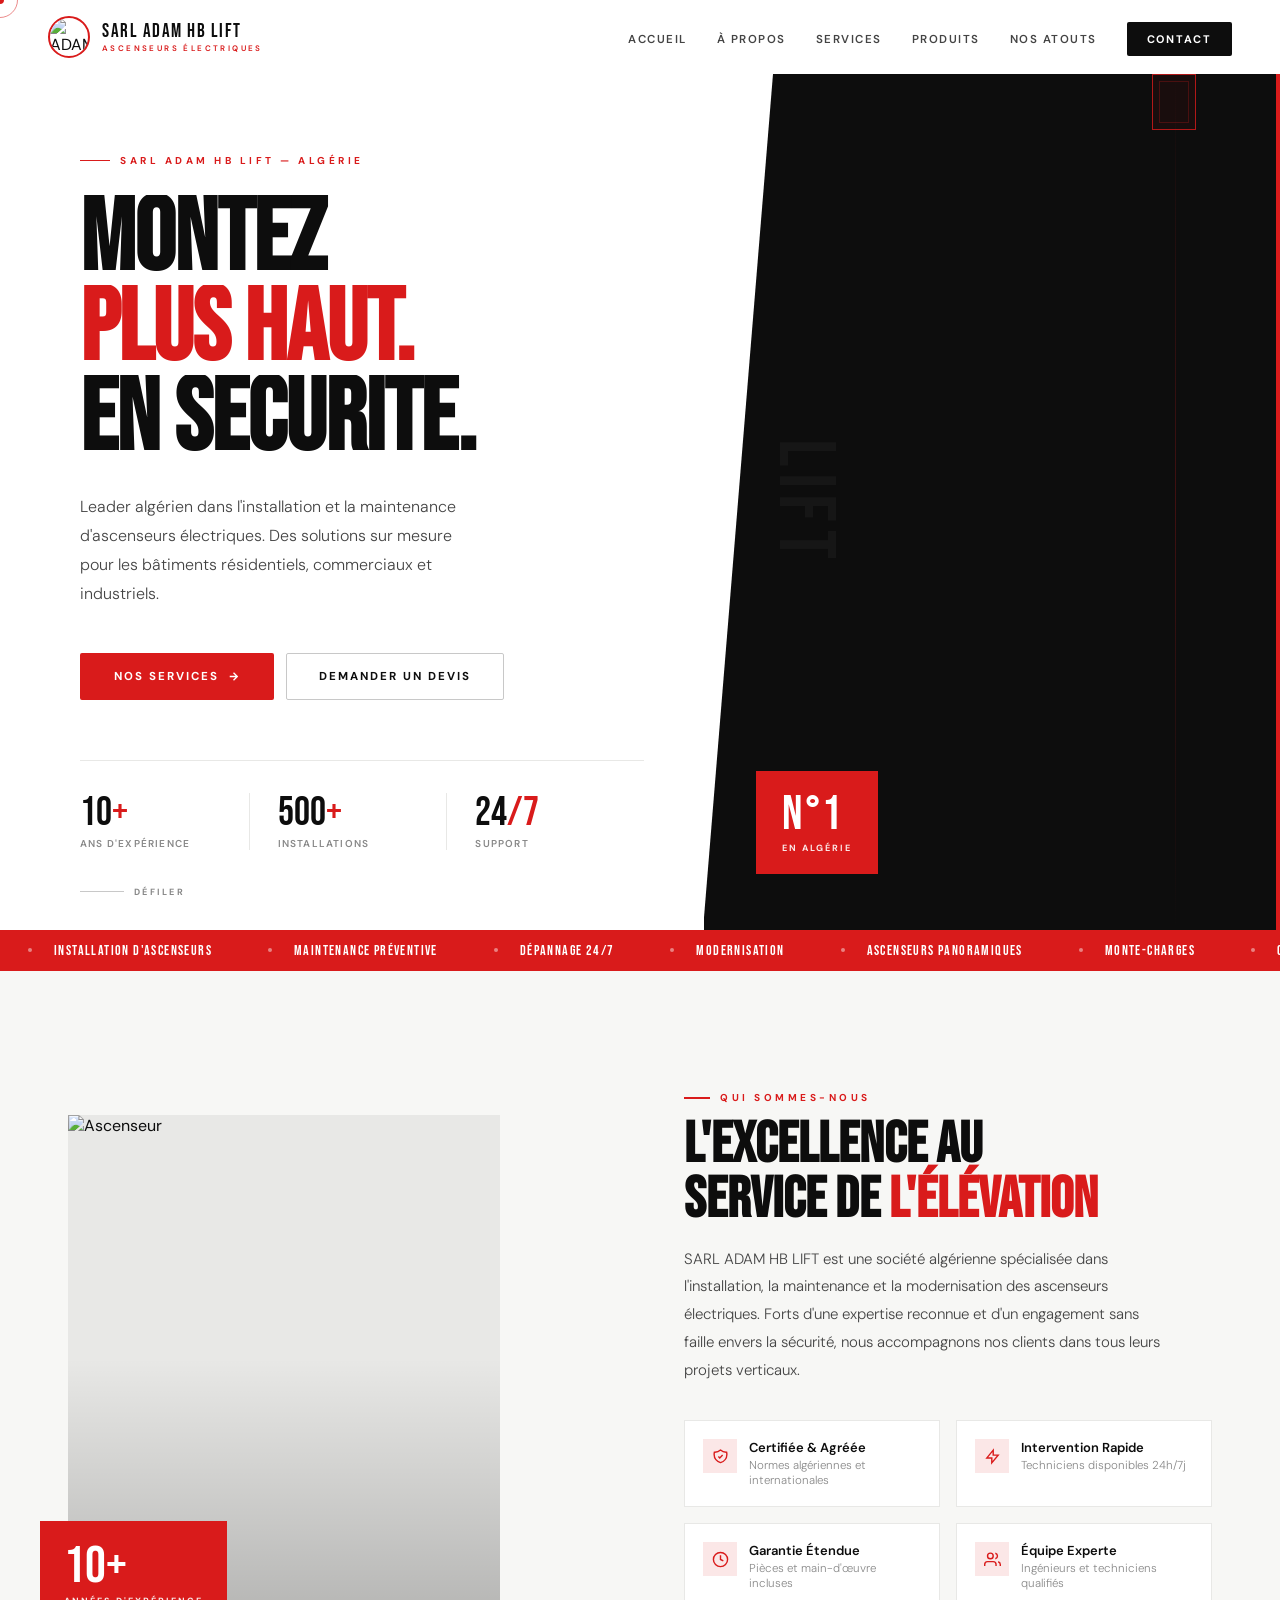
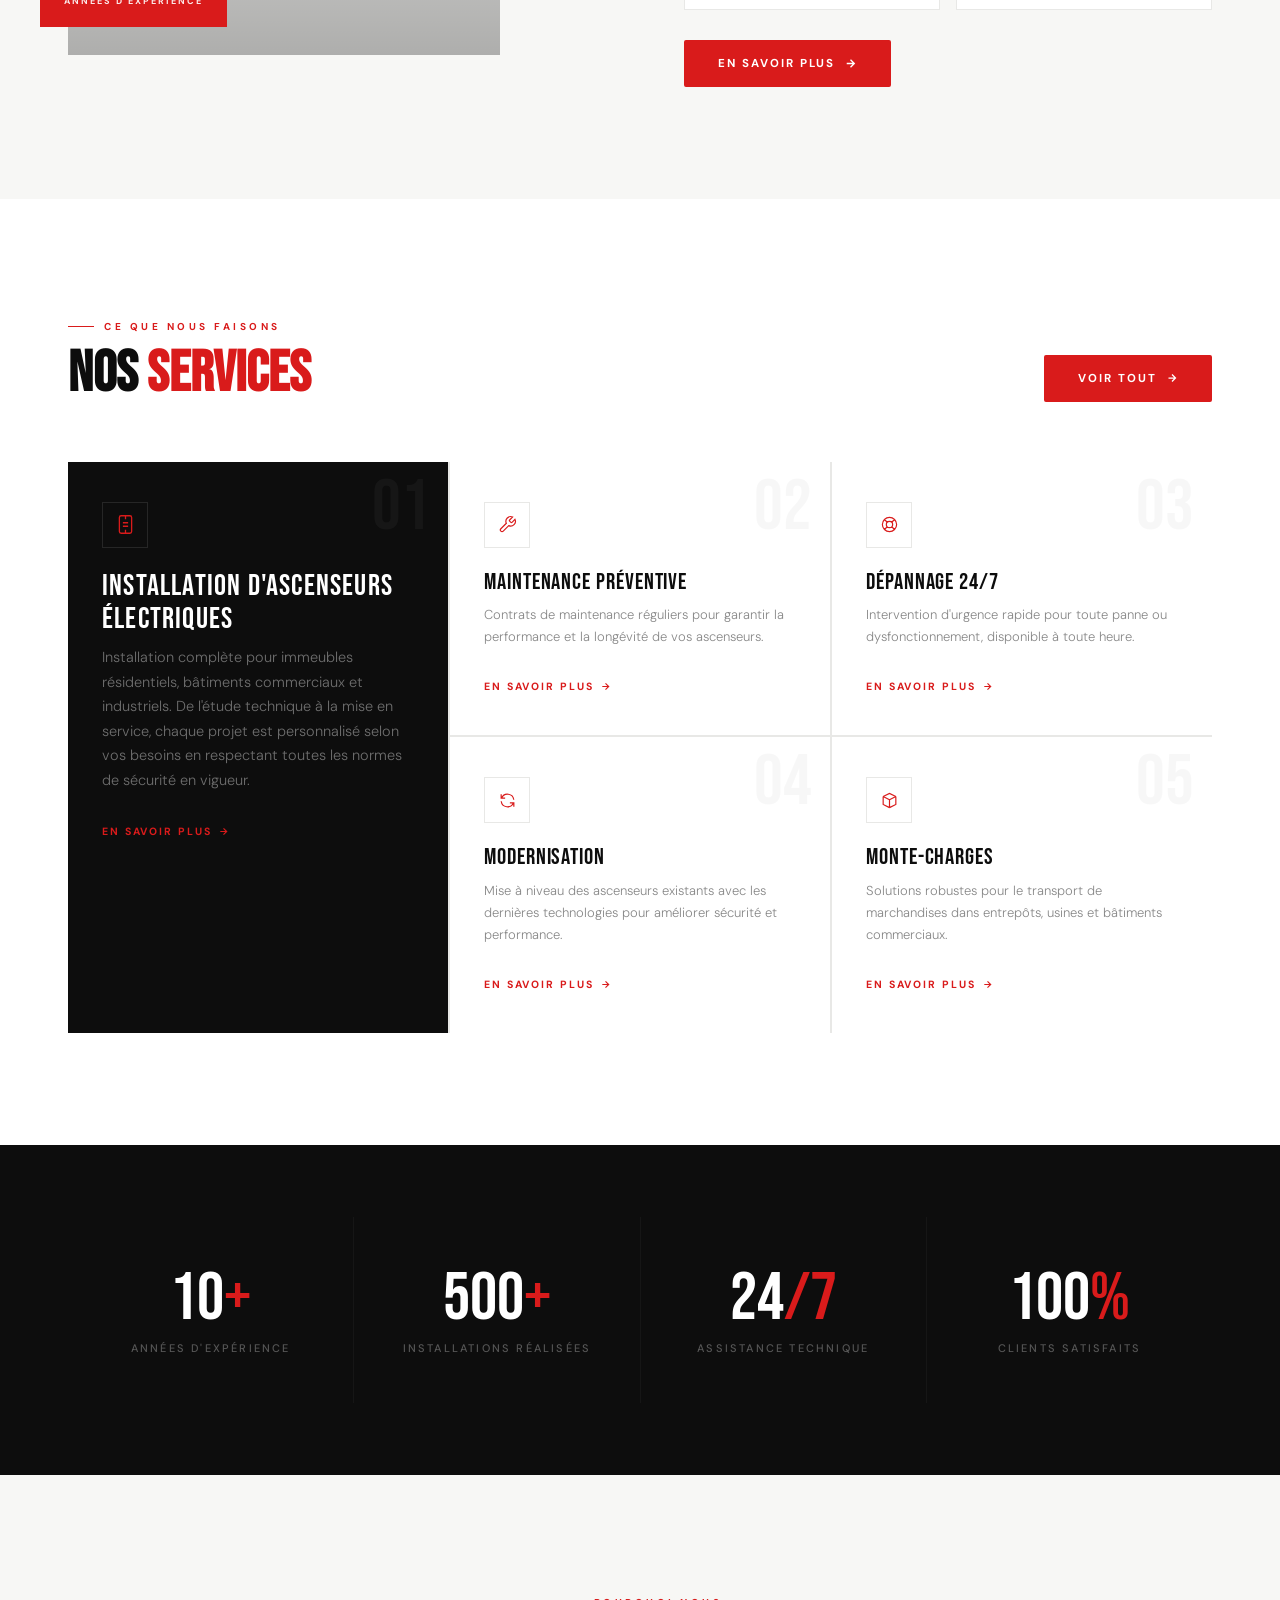
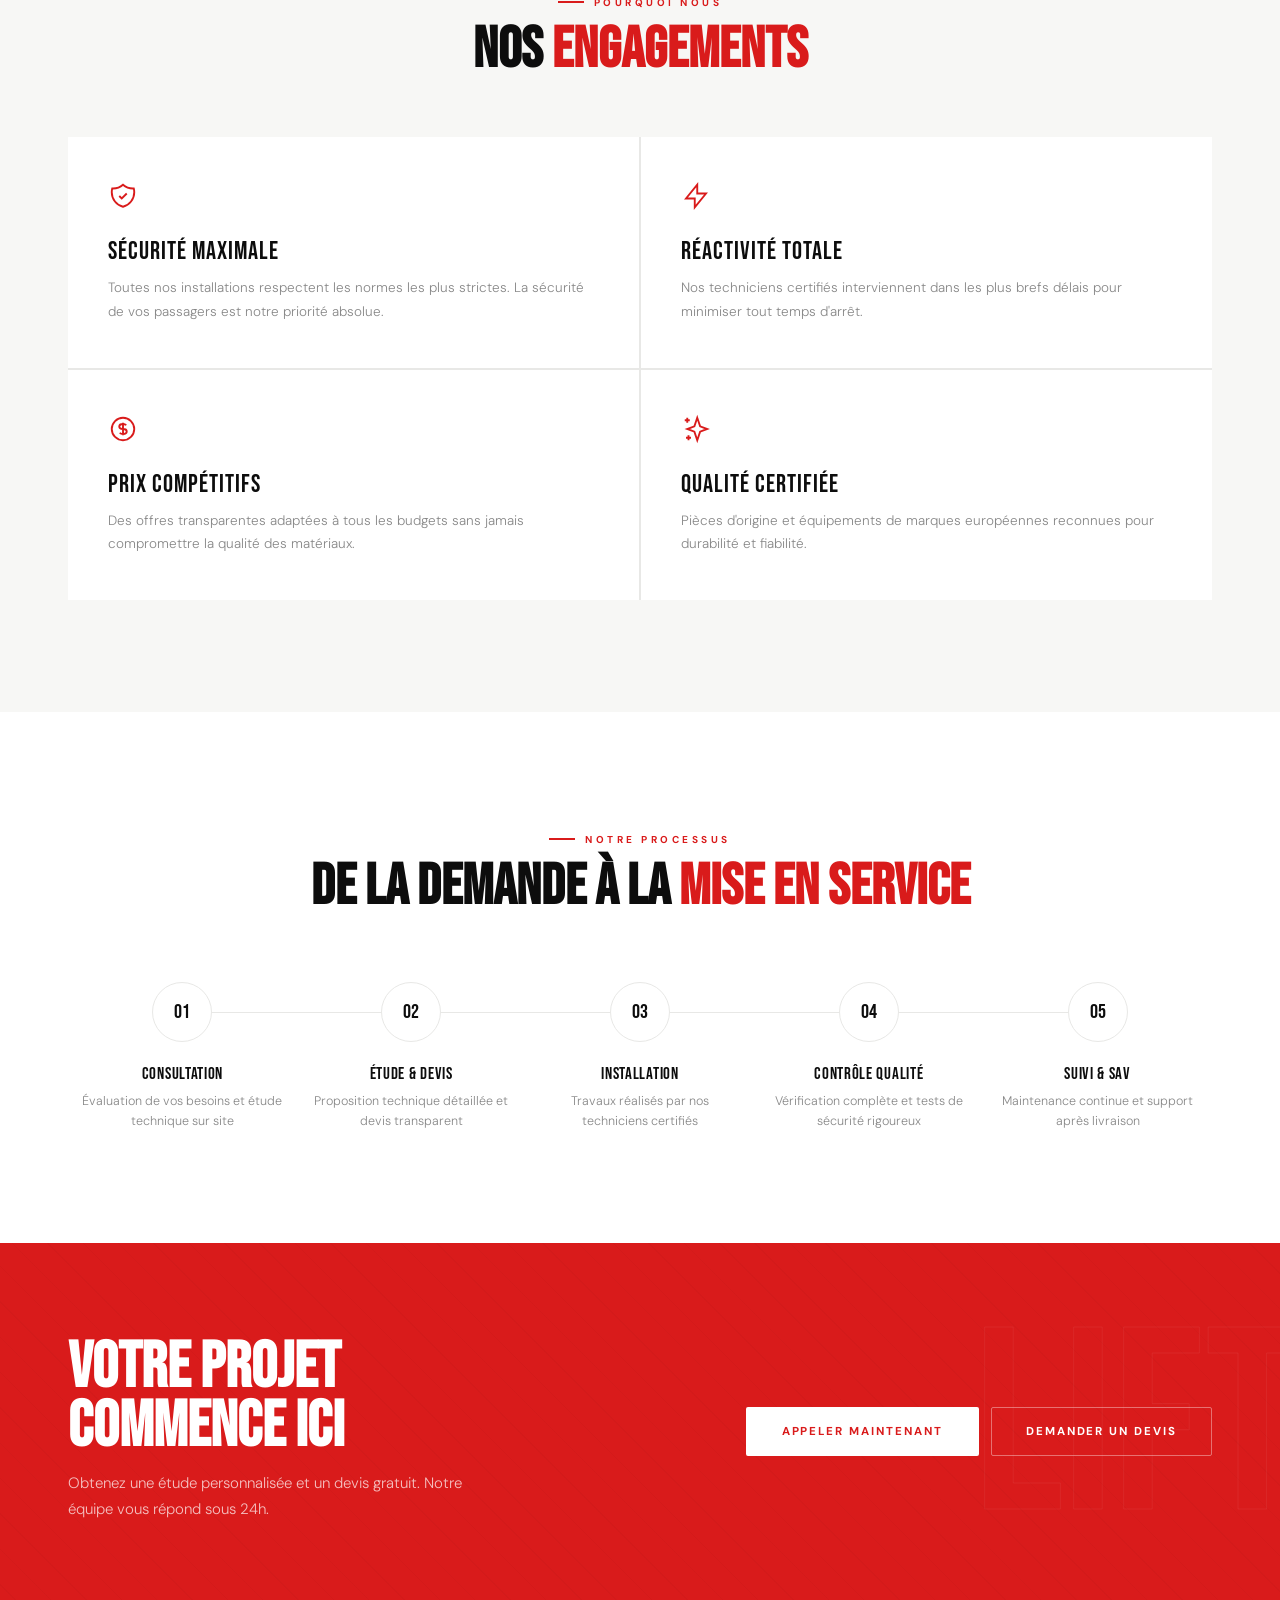
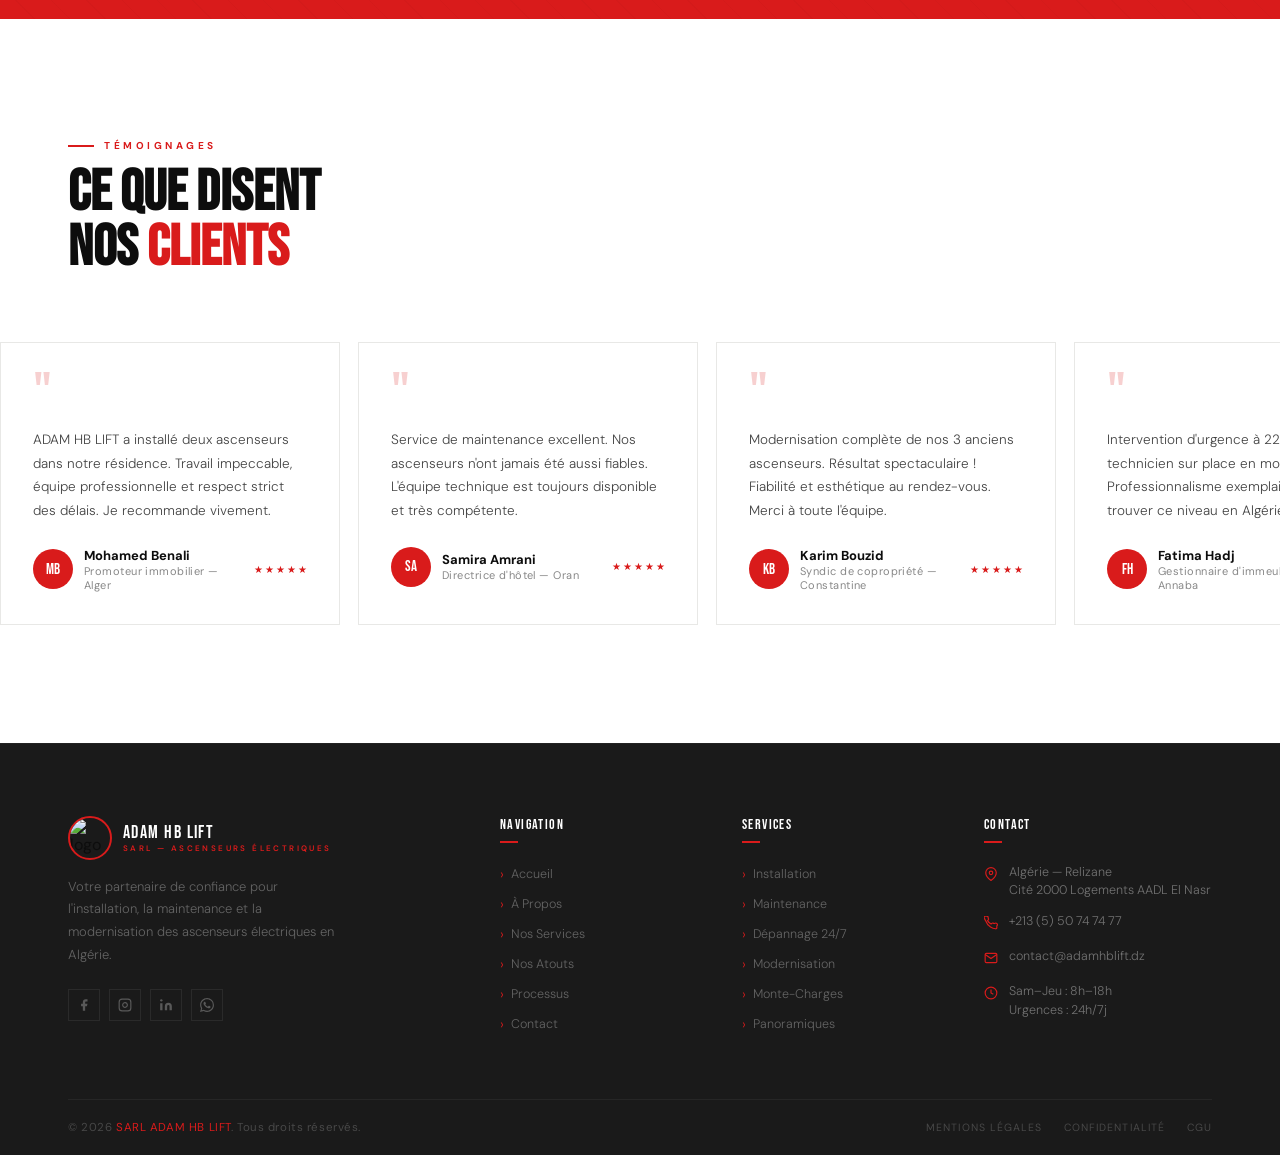
==== index.html @ 59185a1f "Update print statement from 'Hello' to 'Goodbye'" ====
<!DOCTYPE html>
<html lang="fr">
<head>
<meta charset="UTF-8"/>
<meta name="viewport" content="width=device-width, initial-scale=1.0"/>
<title>Accueil — Sarl ADAM HB LIFT | Ascenseurs Électriques</title>
<link rel="preconnect" href="https://fonts.googleapis.com">
<link rel="preconnect" href="https://fonts.gstatic.com" crossorigin>
<link href="https://fonts.googleapis.com/css2?family=Bebas+Neue&family=DM+Sans:ital,opsz,wght@0,9..40,200;0,9..40,300;0,9..40,400;0,9..40,500;0,9..40,600;0,9..40,700;1,9..40,300&family=Barlow:wght@300;400;500;600;700;800;900&display=swap" rel="stylesheet">
<link rel="stylesheet" href="style.css">
</head>
<body>
<div id="cur"><div id="cur-d"></div><div id="cur-r"></div></div>

<div id="loader">
  <div class="ld-logo"><img src="https://i.ibb.co/NXhZYh0/IMG-6790.jpg" alt="logo"/></div>
  <div class="ld-track"><div class="ld-fill"></div></div>
  <div class="ld-txt">Chargement en cours…</div>
</div>

<nav id="nav">
  <a href="index.html" class="nlogo">
    <img src="https://i.ibb.co/NXhZYh0/IMG-6790.jpg" alt="ADAM HB LIFT"/>
    <div><div class="nlogo-t">Sarl ADAM HB LIFT</div><div class="nlogo-s">Ascenseurs Électriques</div></div>
  </a>
 <ul class="nlinks">
    <li><a href="index.html">Accueil</a></li>
    <li><a href="a-propos.html">À Propos</a></li>
    <li><a href="services.html">Services</a></li>
    <li><a href="products.html" class="active">Produits</a></li>
    <li><a href="index.html#why">Nos Atouts</a></li>
    <li><a href="index.html#contact" class="ncta">Contact</a></li>
  </ul>
  <button class="nbtn" id="hbtn" aria-label="Menu"><span></span><span></span><span></span></button>
</nav>

<div id="mnav">
  <button id="mnav-x">✕</button>
  <a href="index.html">Accueil</a>
  <a href="a-propos.html">À Propos</a>
  <a href="services.html">Services</a>
  <a href="products.html">Produits</a>
  <a href="index.html#why">Nos Atouts</a>
  <a href="index.html#contact">Contact</a>
</div>
<!-- HERO -->
<section id="hero">
  <div class="hero-l">
    <div class="hero-tag">SARL ADAM HB LIFT — Algérie</div>
    <h1 class="hero-h1">
      <span class="line"><span>MONTEZ</span></span>
      <span class="line"><span class="red">PLUS HAUT.</span></span>
      <span class="line"><span>EN SÉCURITÉ.</span></span>
    </h1>
    <p class="hero-p">Leader algérien dans l'installation et la maintenance d'ascenseurs électriques. Des solutions sur mesure pour les bâtiments résidentiels, commerciaux et industriels.</p>
    <div class="hero-btns">
      <a href="services.html" class="btn-red"><span>Nos Services</span><svg width="13" height="13" fill="none" stroke="currentColor" stroke-width="2.5" viewBox="0 0 24 24"><path d="M5 12h14M12 5l7 7-7 7"/></svg></a>
      <a href="index.html#contact" class="btn-stroke">Demander un Devis</a>
    </div>
    <div class="hero-stats">
      <div class="hstat"><div class="hstat-n">10<em>+</em></div><div class="hstat-l">Ans d'expérience</div></div>
      <div class="hstat"><div class="hstat-n">500<em>+</em></div><div class="hstat-l">Installations</div></div>
      <div class="hstat"><div class="hstat-n">24<em>/7</em></div><div class="hstat-l">Support</div></div>
    </div>
  </div>
  <div class="hero-r">
    <div class="hero-r-img"></div>
    <div class="hero-r-accent"></div>
    <div class="hero-shaft"></div>
    <div class="hero-cabin"></div>
    <div class="hero-r-label">LIFT</div>
    <div class="hero-badge"><div class="hero-badge-n">N°1</div><div class="hero-badge-l">En Algérie</div></div>
  </div>
  <div class="scroll-hint"><div class="shl"></div>Défiler</div>
</section>

<!-- TICKER -->
<div class="ticker" aria-hidden="true">
  <div class="tick-tr">
    <div class="tick-it"><span class="tick-dot"></span>Installation d'Ascenseurs</div>
    <div class="tick-it"><span class="tick-dot"></span>Maintenance Préventive</div>
    <div class="tick-it"><span class="tick-dot"></span>Dépannage 24/7</div>
    <div class="tick-it"><span class="tick-dot"></span>Modernisation</div>
    <div class="tick-it"><span class="tick-dot"></span>Ascenseurs Panoramiques</div>
    <div class="tick-it"><span class="tick-dot"></span>Monte-Charges</div>
    <div class="tick-it"><span class="tick-dot"></span>Conformité & Sécurité</div>
    <div class="tick-it"><span class="tick-dot"></span>Certifié & Agréé</div>
    <div class="tick-it"><span class="tick-dot"></span>Installation d'Ascenseurs</div>
    <div class="tick-it"><span class="tick-dot"></span>Maintenance Préventive</div>
    <div class="tick-it"><span class="tick-dot"></span>Dépannage 24/7</div>
    <div class="tick-it"><span class="tick-dot"></span>Modernisation</div>
    <div class="tick-it"><span class="tick-dot"></span>Ascenseurs Panoramiques</div>
    <div class="tick-it"><span class="tick-dot"></span>Monte-Charges</div>
    <div class="tick-it"><span class="tick-dot"></span>Conformité & Sécurité</div>
    <div class="tick-it"><span class="tick-dot"></span>Certifié & Agréé</div>
  </div>
</div>

<!-- ABOUT PREVIEW -->
<section class="sec" id="about" style="background:var(--w2)">
  <div class="container">
    <div class="about-grid">
      <div class="avisual rv">
        <div class="aframe">
          <img src="https://images.unsplash.com/photo-1558618666-fcd25c85cd64?w=700&q=80" alt="Ascenseur"/>
          <div class="acn tl"></div><div class="acn br"></div>
        </div>
        <div class="abadge"><div class="abadge-n">10+</div><div class="abadge-l">Années d'expérience</div></div>
      </div>
      <div class="rv2">
        <div class="stag">Qui Sommes-Nous</div>
        <h2 class="sh">L'excellence au<br>service de <em>l'élévation</em></h2>
        <p class="about-body">SARL ADAM HB LIFT est une société algérienne spécialisée dans l'installation, la maintenance et la modernisation des ascenseurs électriques. Forts d'une expertise reconnue et d'un engagement sans faille envers la sécurité, nous accompagnons nos clients dans tous leurs projets verticaux.</p>
        <div class="afeats">
          <div class="afeat"><div class="afeat-ico"><svg width="17" height="17" fill="none" stroke="currentColor" stroke-width="2" viewBox="0 0 24 24"><path d="M9 12l2 2 4-4m5.618-4.016A11.955 11.955 0 0112 2.944a11.955 11.955 0 01-8.618 3.04A12.02 12.02 0 003 9c0 5.591 3.824 10.29 9 11.622 5.176-1.332 9-6.03 9-11.622 0-1.042-.133-2.052-.382-3.016z"/></svg></div><div><div class="afeat-t">Certifiée & Agréée</div><div class="afeat-s">Normes algériennes et internationales</div></div></div>
          <div class="afeat"><div class="afeat-ico"><svg width="17" height="17" fill="none" stroke="currentColor" stroke-width="2" viewBox="0 0 24 24"><path d="M13 10V3L4 14h7v7l9-11h-7z"/></svg></div><div><div class="afeat-t">Intervention Rapide</div><div class="afeat-s">Techniciens disponibles 24h/7j</div></div></div>
          <div class="afeat"><div class="afeat-ico"><svg width="17" height="17" fill="none" stroke="currentColor" stroke-width="2" viewBox="0 0 24 24"><circle cx="12" cy="12" r="10"/><path d="M12 6v6l4 2"/></svg></div><div><div class="afeat-t">Garantie Étendue</div><div class="afeat-s">Pièces et main-d'œuvre incluses</div></div></div>
          <div class="afeat"><div class="afeat-ico"><svg width="17" height="17" fill="none" stroke="currentColor" stroke-width="2" viewBox="0 0 24 24"><path d="M17 21v-2a4 4 0 00-4-4H5a4 4 0 00-4 4v2"/><circle cx="9" cy="7" r="4"/><path d="M23 21v-2a4 4 0 00-3-3.87M16 3.13a4 4 0 010 7.75"/></svg></div><div><div class="afeat-t">Équipe Experte</div><div class="afeat-s">Ingénieurs et techniciens qualifiés</div></div></div>
        </div>
        <a href="a-propos.html" class="btn-red" style="margin-top:30px;display:inline-flex"><span>En Savoir Plus</span><svg width="13" height="13" fill="none" stroke="currentColor" stroke-width="2.5" viewBox="0 0 24 24"><path d="M5 12h14M12 5l7 7-7 7"/></svg></a>
      </div>
    </div>
  </div>
</section>

<!-- SERVICES PREVIEW -->
<section id="services" class="sec">
  <div class="container">
    <div class="svc-head rv">
      <div><div class="stag">Ce Que Nous Faisons</div><h2 class="sh">Nos <em>Services</em></h2></div>
      <a href="services.html" class="btn-red" style="flex-shrink:0"><span>Voir Tout</span><svg width="12" height="12" fill="none" stroke="currentColor" stroke-width="2.5" viewBox="0 0 24 24"><path d="M5 12h14M12 5l7 7-7 7"/></svg></a>
    </div>
    <div class="svc-grid rv2">
      <div class="sc ft">
        <div class="sc-n">01</div>
        <div class="sc-ico"><svg width="21" height="21" fill="none" stroke="currentColor" stroke-width="1.5" viewBox="0 0 24 24"><rect x="5" y="2" width="14" height="20" rx="2"/><path d="M9 10h6M9 14h6M12 2v4M12 18v4"/></svg></div>
        <div class="sc-t">Installation d'Ascenseurs Électriques</div>
        <div class="sc-d">Installation complète pour immeubles résidentiels, bâtiments commerciaux et industriels. De l'étude technique à la mise en service, chaque projet est personnalisé selon vos besoins en respectant toutes les normes de sécurité en vigueur.</div>
        <a href="services.html" class="sc-lnk">En savoir plus <svg width="11" height="11" fill="none" stroke="currentColor" stroke-width="2.5" viewBox="0 0 24 24"><path d="M5 12h14M12 5l7 7-7 7"/></svg></a>
      </div>
      <div class="sc"><div class="sc-n">02</div><div class="sc-ico"><svg width="19" height="19" fill="none" stroke="currentColor" stroke-width="1.5" viewBox="0 0 24 24"><path d="M14.7 6.3a1 1 0 000 1.4l1.6 1.6a1 1 0 001.4 0l3.77-3.77a6 6 0 01-7.94 7.94l-6.91 6.91a2.12 2.12 0 01-3-3l6.91-6.91a6 6 0 017.94-7.94l-3.76 3.76z"/></svg></div><div class="sc-t">Maintenance Préventive</div><div class="sc-d">Contrats de maintenance réguliers pour garantir la performance et la longévité de vos ascenseurs.</div><a href="services.html" class="sc-lnk">En savoir plus <svg width="11" height="11" fill="none" stroke="currentColor" stroke-width="2.5" viewBox="0 0 24 24"><path d="M5 12h14M12 5l7 7-7 7"/></svg></a></div>
      <div class="sc"><div class="sc-n">03</div><div class="sc-ico"><svg width="19" height="19" fill="none" stroke="currentColor" stroke-width="1.5" viewBox="0 0 24 24"><path d="M18.364 5.636l-3.536 3.536m0 5.656l3.536 3.536M9.172 9.172L5.636 5.636m3.536 9.192l-3.536 3.536M21 12a9 9 0 11-18 0 9 9 0 0118 0zm-5 0a4 4 0 11-8 0 4 4 0 018 0z"/></svg></div><div class="sc-t">Dépannage 24/7</div><div class="sc-d">Intervention d'urgence rapide pour toute panne ou dysfonctionnement, disponible à toute heure.</div><a href="services.html" class="sc-lnk">En savoir plus <svg width="11" height="11" fill="none" stroke="currentColor" stroke-width="2.5" viewBox="0 0 24 24"><path d="M5 12h14M12 5l7 7-7 7"/></svg></a></div>
      <div class="sc"><div class="sc-n">04</div><div class="sc-ico"><svg width="19" height="19" fill="none" stroke="currentColor" stroke-width="1.5" viewBox="0 0 24 24"><path d="M4 4v5h.582m15.356 2A8.001 8.001 0 004.582 9m0 0H9m11 11v-5h-.581m0 0a8.003 8.003 0 01-15.357-2m15.357 2H15"/></svg></div><div class="sc-t">Modernisation</div><div class="sc-d">Mise à niveau des ascenseurs existants avec les dernières technologies pour améliorer sécurité et performance.</div><a href="services.html" class="sc-lnk">En savoir plus <svg width="11" height="11" fill="none" stroke="currentColor" stroke-width="2.5" viewBox="0 0 24 24"><path d="M5 12h14M12 5l7 7-7 7"/></svg></a></div>
      <div class="sc"><div class="sc-n">05</div><div class="sc-ico"><svg width="19" height="19" fill="none" stroke="currentColor" stroke-width="1.5" viewBox="0 0 24 24"><path d="M20 7l-8-4-8 4m16 0l-8 4m8-4v10l-8 4m0-10L4 7m8 4v10M4 7v10l8 4"/></svg></div><div class="sc-t">Monte-Charges</div><div class="sc-d">Solutions robustes pour le transport de marchandises dans entrepôts, usines et bâtiments commerciaux.</div><a href="services.html" class="sc-lnk">En savoir plus <svg width="11" height="11" fill="none" stroke="currentColor" stroke-width="2.5" viewBox="0 0 24 24"><path d="M5 12h14M12 5l7 7-7 7"/></svg></a></div>
    </div>
  </div>
</section>

<!-- NUMBERS -->
<section id="nums">
  <div class="container">
    <div class="nums-grid rv">
      <div class="nitem"><div class="nitem-n">10<em>+</em></div><div class="nitem-l">Années d'expérience</div></div>
      <div class="nitem"><div class="nitem-n">500<em>+</em></div><div class="nitem-l">Installations réalisées</div></div>
      <div class="nitem"><div class="nitem-n">24<em>/7</em></div><div class="nitem-l">Assistance technique</div></div>
      <div class="nitem"><div class="nitem-n">100<em>%</em></div><div class="nitem-l">Clients satisfaits</div></div>
    </div>
  </div>
</section>

<!-- WHY -->
<section id="why" class="sec" style="background:var(--w2)">
  <div class="container">
    <div class="rv" style="text-align:center"><div class="stag" style="justify-content:center">Pourquoi Nous</div><h2 class="sh" style="text-align:center">Nos <em>Engagements</em></h2></div>
    <div class="why-grid rv2">
      <div class="wi"><div class="wi-line"></div><div class="wi-ico"><svg width="30" height="30" fill="none" stroke="currentColor" stroke-width="1.5" viewBox="0 0 24 24"><path d="M9 12l2 2 4-4m5.618-4.016A11.955 11.955 0 0112 2.944a11.955 11.955 0 01-8.618 3.04A12.02 12.02 0 003 9c0 5.591 3.824 10.29 9 11.622 5.176-1.332 9-6.03 9-11.622 0-1.042-.133-2.052-.382-3.016z"/></svg></div><div class="wi-t">Sécurité Maximale</div><div class="wi-d">Toutes nos installations respectent les normes les plus strictes. La sécurité de vos passagers est notre priorité absolue.</div></div>
      <div class="wi"><div class="wi-line"></div><div class="wi-ico"><svg width="30" height="30" fill="none" stroke="currentColor" stroke-width="1.5" viewBox="0 0 24 24"><path d="M13 10V3L4 14h7v7l9-11h-7z"/></svg></div><div class="wi-t">Réactivité Totale</div><div class="wi-d">Nos techniciens certifiés interviennent dans les plus brefs délais pour minimiser tout temps d'arrêt.</div></div>
      <div class="wi"><div class="wi-line"></div><div class="wi-ico"><svg width="30" height="30" fill="none" stroke="currentColor" stroke-width="1.5" viewBox="0 0 24 24"><path d="M12 8c-1.657 0-3 .895-3 2s1.343 2 3 2 3 .895 3 2-1.343 2-3 2m0-8c1.11 0 2.08.402 2.599 1M12 8V7m0 1v8m0 0v1m0-1c-1.11 0-2.08-.402-2.599-1M21 12a9 9 0 11-18 0 9 9 0 0118 0z"/></svg></div><div class="wi-t">Prix Compétitifs</div><div class="wi-d">Des offres transparentes adaptées à tous les budgets sans jamais compromettre la qualité des matériaux.</div></div>
      <div class="wi"><div class="wi-line"></div><div class="wi-ico"><svg width="30" height="30" fill="none" stroke="currentColor" stroke-width="1.5" viewBox="0 0 24 24"><path d="M5 3v4M3 5h4M6 17v4m-2-2h4m5-16l2.286 6.857L21 12l-5.714 2.143L13 21l-2.286-6.857L5 12l5.714-2.143L13 3z"/></svg></div><div class="wi-t">Qualité Certifiée</div><div class="wi-d">Pièces d'origine et équipements de marques européennes reconnues pour durabilité et fiabilité.</div></div>
    </div>
  </div>
</section>

<!-- PROCESS -->
<section id="process" class="sec">
  <div class="container">
    <div class="rv" style="text-align:center"><div class="stag" style="justify-content:center">Notre Processus</div><h2 class="sh" style="text-align:center">De la Demande à la <em>Mise en Service</em></h2></div>
    <div class="proc-steps rv2">
      <div class="pstep"><div class="pstep-n">01</div><div class="pstep-t">Consultation</div><div class="pstep-d">Évaluation de vos besoins et étude technique sur site</div></div>
      <div class="pstep"><div class="pstep-n">02</div><div class="pstep-t">Étude & Devis</div><div class="pstep-d">Proposition technique détaillée et devis transparent</div></div>
      <div class="pstep"><div class="pstep-n">03</div><div class="pstep-t">Installation</div><div class="pstep-d">Travaux réalisés par nos techniciens certifiés</div></div>
      <div class="pstep"><div class="pstep-n">04</div><div class="pstep-t">Contrôle Qualité</div><div class="pstep-d">Vérification complète et tests de sécurité rigoureux</div></div>
      <div class="pstep"><div class="pstep-n">05</div><div class="pstep-t">Suivi & SAV</div><div class="pstep-d">Maintenance continue et support après livraison</div></div>
    </div>
  </div>
</section>

<!-- CTA -->
<section id="cta">
  <div class="container">
    <div class="cta-inner rv">
      <div><h2 class="cta-t">Votre Projet<br>Commence Ici</h2><p class="cta-s">Obtenez une étude personnalisée et un devis gratuit. Notre équipe vous répond sous 24h.</p></div>
      <div class="cta-acts">
        <a href="tel:+213550747477" class="btn-w"><span>Appeler Maintenant</span></a>
        <a href="index.html#contact" class="btn-gw">Demander un Devis</a>
      </div>
    </div>
  </div>
</section>

<!-- TESTIMONIALS -->
<section id="testi" class="sec">
  <div class="container rv"><div class="stag">Témoignages</div><h2 class="sh">Ce que disent<br>nos <em>clients</em></h2></div>
  <div class="testi-wrap">
    <div class="testi-tr">
      <div class="tc"><div class="tc-q">"</div><div class="tc-txt">ADAM HB LIFT a installé deux ascenseurs dans notre résidence. Travail impeccable, équipe professionnelle et respect strict des délais. Je recommande vivement.</div><div class="tc-aut"><div class="tc-av">MB</div><div><div class="tc-nm">Mohamed Benali</div><div class="tc-rl">Promoteur immobilier — Alger</div></div><div class="tc-stars"><span>★</span><span>★</span><span>★</span><span>★</span><span>★</span></div></div></div>
      <div class="tc"><div class="tc-q">"</div><div class="tc-txt">Service de maintenance excellent. Nos ascenseurs n'ont jamais été aussi fiables. L'équipe technique est toujours disponible et très compétente.</div><div class="tc-aut"><div class="tc-av">SA</div><div><div class="tc-nm">Samira Amrani</div><div class="tc-rl">Directrice d'hôtel — Oran</div></div><div class="tc-stars"><span>★</span><span>★</span><span>★</span><span>★</span><span>★</span></div></div></div>
      <div class="tc"><div class="tc-q">"</div><div class="tc-txt">Modernisation complète de nos 3 anciens ascenseurs. Résultat spectaculaire ! Fiabilité et esthétique au rendez-vous. Merci à toute l'équipe.</div><div class="tc-aut"><div class="tc-av">KB</div><div><div class="tc-nm">Karim Bouzid</div><div class="tc-rl">Syndic de copropriété — Constantine</div></div><div class="tc-stars"><span>★</span><span>★</span><span>★</span><span>★</span><span>★</span></div></div></div>
      <div class="tc"><div class="tc-q">"</div><div class="tc-txt">Intervention d'urgence à 22h un vendredi, technicien sur place en moins d'une heure. Professionnalisme exemplaire. C'est rare de trouver ce niveau en Algérie.</div><div class="tc-aut"><div class="tc-av">FH</div><div><div class="tc-nm">Fatima Hadj</div><div class="tc-rl">Gestionnaire d'immeuble — Annaba</div></div><div class="tc-stars"><span>★</span><span>★</span><span>★</span><span>★</span><span>★</span></div></div></div>
      <div class="tc"><div class="tc-q">"</div><div class="tc-txt">ADAM HB LIFT a installé deux ascenseurs dans notre résidence. Travail impeccable, équipe professionnelle et respect strict des délais. Je recommande vivement.</div><div class="tc-aut"><div class="tc-av">MB</div><div><div class="tc-nm">Mohamed Benali</div><div class="tc-rl">Promoteur immobilier — Alger</div></div><div class="tc-stars"><span>★</span><span>★</span><span>★</span><span>★</span><span>★</span></div></div></div>
      <div class="tc"><div class="tc-q">"</div><div class="tc-txt">Service de maintenance excellent. Nos ascenseurs n'ont jamais été aussi fiables. L'équipe technique est toujours disponible et très compétente.</div><div class="tc-aut"><div class="tc-av">SA</div><div><div class="tc-nm">Samira Amrani</div><div class="tc-rl">Directrice d'hôtel — Oran</div></div><div class="tc-stars"><span>★</span><span>★</span><span>★</span><span>★</span><span>★</span></div></div></div>
      <div class="tc"><div class="tc-q">"</div><div class="tc-txt">Modernisation complète de nos 3 anciens ascenseurs. Résultat spectaculaire ! Fiabilité et esthétique au rendez-vous. Merci à toute l'équipe.</div><div class="tc-aut"><div class="tc-av">KB</div><div><div class="tc-nm">Karim Bouzid</div><div class="tc-rl">Syndic de copropriété — Constantine</div></div><div class="tc-stars"><span>★</span><span>★</span><span>★</span><span>★</span><span>★</span></div></div></div>
      <div class="tc"><div class="tc-q">"</div><div class="tc-txt">Intervention d'urgence à 22h un vendredi, technicien sur place en moins d'une heure. Professionnalisme exemplaire. C'est rare de trouver ce niveau en Algérie.</div><div class="tc-aut"><div class="tc-av">FH</div><div><div class="tc-nm">Fatima Hadj</div><div class="tc-rl">Gestionnaire d'immeuble — Annaba</div></div><div class="tc-stars"><span>★</span><span>★</span><span>★</span><span>★</span><span>★</span></div></div></div>
    </div>
  </div>
</section>

<!-- FOOTER -->
<footer id="contact">
  <div class="container">
    <div class="foot-top">
      <div>
        <div class="flogo"><img src="https://i.ibb.co/NXhZYh0/IMG-6790.jpg" alt="logo"/><div><div class="flogo-t">ADAM HB LIFT</div><div class="flogo-s">SARL — Ascenseurs Électriques</div></div></div>
        <p class="fdesc">Votre partenaire de confiance pour l'installation, la maintenance et la modernisation des ascenseurs électriques en Algérie.</p>
        <div class="fsoc">
          <a href="#" class="fsi" aria-label="Facebook"><svg width="14" height="14" fill="currentColor" viewBox="0 0 24 24"><path d="M18 2h-3a5 5 0 00-5 5v3H7v4h3v8h4v-8h3l1-4h-4V7a1 1 0 011-1h3z"/></svg></a>
          <a href="#" class="fsi" aria-label="Instagram"><svg width="14" height="14" fill="none" stroke="currentColor" stroke-width="2" viewBox="0 0 24 24"><rect x="2" y="2" width="20" height="20" rx="5"/><path d="M16 11.37A4 4 0 1112.63 8 4 4 0 0116 11.37z"/><line x1="17.5" y1="6.5" x2="17.51" y2="6.5"/></svg></a>
          <a href="#" class="fsi" aria-label="LinkedIn"><svg width="14" height="14" fill="currentColor" viewBox="0 0 24 24"><path d="M16 8a6 6 0 016 6v7h-4v-7a2 2 0 00-2-2 2 2 0 00-2 2v7h-4v-7a6 6 0 016-6zM2 9h4v12H2z"/><circle cx="4" cy="4" r="2"/></svg></a>
          <a href="#" class="fsi" aria-label="WhatsApp"><svg width="14" height="14" fill="currentColor" viewBox="0 0 24 24"><path d="M17.472 14.382c-.297-.149-1.758-.867-2.03-.967-.273-.099-.471-.148-.67.15-.197.297-.767.966-.94 1.164-.173.199-.347.223-.644.075-.297-.15-1.255-.463-2.39-1.475-.883-.788-1.48-1.761-1.653-2.059-.173-.297-.018-.458.13-.606.134-.133.298-.347.446-.52.149-.174.198-.298.298-.497.099-.198.05-.371-.025-.52-.075-.149-.669-1.612-.916-2.207-.242-.579-.487-.5-.669-.51-.173-.008-.371-.01-.57-.01-.198 0-.52.074-.792.372-.272.297-1.04 1.016-1.04 2.479 0 1.462 1.065 2.875 1.213 3.074.149.198 2.096 3.2 5.077 4.487.709.306 1.262.489 1.694.625.712.227 1.36.195 1.871.118.571-.085 1.758-.719 2.006-1.413.248-.694.248-1.289.173-1.413-.074-.124-.272-.198-.57-.347m-5.421 7.403h-.004a9.87 9.87 0 01-5.031-1.378l-.361-.214-3.741.982.998-3.648-.235-.374a9.86 9.86 0 01-1.51-5.26c.001-5.45 4.436-9.884 9.888-9.884 2.64 0 5.122 1.03 6.988 2.898a9.825 9.825 0 012.893 6.994c-.003 5.45-4.437 9.884-9.885 9.884m8.413-18.297A11.815 11.815 0 0012.05 0C5.495 0 .16 5.335.157 11.892c0 2.096.547 4.142 1.588 5.945L.057 24l6.305-1.654a11.882 11.882 0 005.683 1.448h.005c6.554 0 11.89-5.335 11.893-11.893a11.821 11.821 0 00-3.48-8.413z"/></svg></a>
        </div>
      </div>
      <div><div class="fct">Navigation</div><ul class="flinks"><li><a href="index.html">Accueil</a></li><li><a href="a-propos.html">À Propos</a></li><li><a href="services.html">Nos Services</a></li><li><a href="index.html#why">Nos Atouts</a></li><li><a href="index.html#process">Processus</a></li><li><a href="index.html#contact">Contact</a></li></ul></div>
      <div><div class="fct">Services</div><ul class="flinks"><li><a href="services.html">Installation</a></li><li><a href="services.html">Maintenance</a></li><li><a href="services.html">Dépannage 24/7</a></li><li><a href="services.html">Modernisation</a></li><li><a href="services.html">Monte-Charges</a></li><li><a href="services.html">Panoramiques</a></li></ul></div>
      <div>
        <div class="fct">Contact</div>
        <div class="fci"><div class="fci-ico"><svg width="14" height="14" fill="none" stroke="currentColor" stroke-width="2" viewBox="0 0 24 24"><path d="M21 10c0 7-9 13-9 13s-9-6-9-13a9 9 0 0118 0z"/><circle cx="12" cy="10" r="3"/></svg></div><div class="fci-t">Algérie — Relizane<br>Cité 2000 Logements AADL El Nasr </div></div>
        <div class="fci"><div class="fci-ico"><svg width="14" height="14" fill="none" stroke="currentColor" stroke-width="2" viewBox="0 0 24 24"><path d="M22 16.92v3a2 2 0 01-2.18 2 19.79 19.79 0 01-8.63-3.07A19.5 19.5 0 013.07 8.63 19.79 19.79 0 01.07 2.18C.06 1.1.94.1 2 .1h3a2 2 0 012 1.72c.127.96.361 1.903.7 2.81a2 2 0 01-.45 2.11L6.09 7.91a16 16 0 006 6l1.27-1.27a2 2 0 012.11-.45c.907.339 1.85.573 2.81.7A2 2 0 0122 16.92z"/></svg></div><div class="fci-t">+213 (5) 50 74 74 77 </div></div>
        <div class="fci"><div class="fci-ico"><svg width="14" height="14" fill="none" stroke="currentColor" stroke-width="2" viewBox="0 0 24 24"><path d="M4 4h16c1.1 0 2 .9 2 2v12c0 1.1-.9 2-2 2H4c-1.1 0-2-.9-2-2V6c0-1.1.9-2 2-2z"/><polyline points="22,6 12,13 2,6"/></svg></div><div class="fci-t"><a href="mailto:contact@adamhblift.dz" style="color:inherit">contact@adamhblift.dz</a></div></div>
        <div class="fci"><div class="fci-ico"><svg width="14" height="14" fill="none" stroke="currentColor" stroke-width="2" viewBox="0 0 24 24"><circle cx="12" cy="12" r="10"/><path d="M12 6v6l4 2"/></svg></div><div class="fci-t">Sam–Jeu : 8h–18h<br>Urgences : 24h/7j</div></div>
      </div>
    </div>
    <div class="foot-bot">
      <div class="fcopy">© 2026 <span>SARL ADAM HB LIFT</span>. Tous droits réservés.</div>
      <div class="fleg"><a href="#">Mentions Légales</a><a href="#">Confidentialité</a><a href="#">CGU</a></div>
    </div>
  </div>
</footer>
<script src="script.js"></script>
</body>
</html>
---- style.css ----
:root{
  --r:#D91B1B; --rd:#A80F0F; --rg:rgba(217,27,27,.1);
  --k:#0D0D0D; --k2:#1A1A1A;
  --w:#FFFFFF; --w2:#F7F7F5; --w3:#EFEFED;
  --g2:#444; --g3:#888; --g4:#C8C8C8; --g5:#E8E8E6;
  --fd:'Bebas Neue',sans-serif;
  --fb:'DM Sans','Barlow',sans-serif;
  --ease:cubic-bezier(.16,1,.3,1);
}
*,*::before,*::after{margin:0;padding:0;box-sizing:border-box}
html{scroll-behavior:smooth;overflow-x:hidden}
body{background:var(--w);color:var(--k);font-family:var(--fb);-webkit-font-smoothing:antialiased;cursor:none}
a{text-decoration:none;color:inherit;cursor:none}
button{border:none;cursor:none;background:none}
img{display:block;max-width:100%}
::-webkit-scrollbar{width:3px}
::-webkit-scrollbar-track{background:var(--w3)}
::-webkit-scrollbar-thumb{background:var(--r)}

/* CURSOR */
#cur{position:fixed;top:0;left:0;z-index:9999;pointer-events:none}
#cur-d{width:8px;height:8px;background:var(--r);border-radius:50%;position:absolute;transform:translate(-50%,-50%)}
#cur-r{width:36px;height:36px;border:1.5px solid var(--r);border-radius:50%;position:absolute;transform:translate(-50%,-50%);transition:all .2s var(--ease);opacity:.5}
body:has(a:hover) #cur-r,body:has(button:hover) #cur-r{width:54px;height:54px;opacity:.85;background:rgba(217,27,27,.05)}

/* LOADER */
#loader{position:fixed;inset:0;z-index:10000;background:var(--w);display:flex;align-items:center;justify-content:center;flex-direction:column;gap:26px;transition:opacity .7s,visibility .7s}
#loader.out{opacity:0;visibility:hidden}
.ld-logo{width:76px;height:76px;border-radius:50%;overflow:hidden;border:2px solid var(--r);animation:lp 1.2s ease infinite alternate}
.ld-logo img{width:100%;height:100%;object-fit:cover}
@keyframes lp{from{box-shadow:0 0 0 0 rgba(217,27,27,.25)}to{box-shadow:0 0 24px 6px rgba(217,27,27,.1)}}
.ld-track{width:180px;height:2px;background:var(--g5);border-radius:2px;overflow:hidden}
.ld-fill{height:100%;width:0;background:var(--r);animation:lf 1.9s var(--ease) forwards}
@keyframes lf{to{width:100%}}
.ld-txt{font-size:10px;font-weight:500;letter-spacing:.3em;color:var(--g3);text-transform:uppercase}

/* NAV */
#nav{position:fixed;top:0;left:0;right:0;z-index:1000;height:74px;padding:0 48px;display:flex;align-items:center;justify-content:space-between;transition:background .35s,box-shadow .35s}
#nav.up{background:rgba(255,255,255,.96);backdrop-filter:blur(20px);box-shadow:0 1px 0 var(--g5)}
.nlogo{display:flex;align-items:center;gap:12px}
.nlogo img{width:42px;height:42px;border-radius:50%;object-fit:cover;border:2px solid var(--r);transition:box-shadow .3s}
.nlogo:hover img{box-shadow:0 0 0 4px rgba(217,27,27,.12)}
.nlogo-t{font-family:var(--fd);font-size:19px;letter-spacing:.08em;color:var(--k);line-height:1}
.nlogo-s{font-size:8px;font-weight:600;letter-spacing:.3em;color:var(--r);text-transform:uppercase;margin-top:2px}
.nlinks{list-style:none;display:flex;align-items:center;gap:30px}
.nlinks a{font-size:11.5px;font-weight:600;letter-spacing:.13em;text-transform:uppercase;color:var(--g2);position:relative;padding-bottom:3px;transition:color .2s}
.nlinks a::after{content:'';position:absolute;bottom:0;left:0;width:0;height:1.5px;background:var(--r);transition:width .3s var(--ease)}
.nlinks a:hover{color:var(--k)}
.nlinks a:hover::after{width:100%}
.ncta{background:var(--k)!important;color:var(--w)!important;padding:10px 20px!important;font-size:11px!important;font-weight:700!important;letter-spacing:.16em!important;border-radius:2px;transition:background .25s!important}
.ncta::after{display:none!important}
.ncta:hover{background:var(--r)!important}
.nbtn{display:none;flex-direction:column;gap:5px;padding:4px}
.nbtn span{display:block;width:22px;height:1.5px;background:var(--k);transition:.3s}
#mnav{display:none;position:fixed;inset:0;z-index:999;background:var(--w);flex-direction:column;align-items:center;justify-content:center;gap:24px;opacity:0;pointer-events:none;transition:opacity .3s}
#mnav.on{opacity:1;pointer-events:all}
#mnav a{font-family:var(--fd);font-size:44px;letter-spacing:.06em;color:var(--k);transition:color .2s}
#mnav a:hover{color:var(--r)}
#mnav-x{position:absolute;top:24px;right:32px;font-family:var(--fd);font-size:26px;color:var(--k)}

/* HERO */
#hero{min-height:100vh;display:grid;grid-template-columns:55% 45%;padding-top:74px;position:relative;overflow:hidden}
.hero-l{display:flex;flex-direction:column;justify-content:center;padding:80px 60px 80px 80px;position:relative;z-index:2}
.hero-tag{display:inline-flex;align-items:center;gap:10px;font-size:10px;font-weight:700;letter-spacing:.35em;text-transform:uppercase;color:var(--r);margin-bottom:28px}
.hero-tag::before{content:'';display:block;width:30px;height:1.5px;background:var(--r)}
.hero-h1{font-family:var(--fd);font-size:clamp(68px,8vw,120px);line-height:.88;letter-spacing:-.01em;color:var(--k);margin-bottom:28px}
.hero-h1 .red{color:var(--r)}
.hero-h1 .line{display:block;overflow:hidden}
.hero-h1 .line span{display:block;animation:sup .9s var(--ease) both;transform:translateY(110%)}
.hero-h1 .line:nth-child(1) span{animation-delay:.2s}
.hero-h1 .line:nth-child(2) span{animation-delay:.35s}
.hero-h1 .line:nth-child(3) span{animation-delay:.5s}
@keyframes sup{to{transform:translateY(0)}}
.hero-p{font-size:16px;font-weight:300;color:var(--g2);line-height:1.8;max-width:400px;margin-bottom:44px;animation:fin .8s .7s var(--ease) both;opacity:0}
@keyframes fin{to{opacity:1}}
.hero-btns{display:flex;gap:12px;flex-wrap:wrap;animation:fin .8s .85s var(--ease) both;opacity:0}
.btn-red{display:inline-flex;align-items:center;gap:9px;background:var(--r);color:var(--w);padding:14px 32px;font-size:11.5px;font-weight:700;letter-spacing:.17em;text-transform:uppercase;border:2px solid var(--r);border-radius:2px;position:relative;overflow:hidden;transition:color .3s}
.btn-red::before{content:'';position:absolute;inset:0;background:var(--k);transform:translateX(-101%);transition:transform .35s var(--ease)}
.btn-red:hover{color:var(--w)}
.btn-red:hover::before{transform:translateX(0)}
.btn-red span,.btn-red svg{position:relative;z-index:1}
.btn-stroke{display:inline-flex;align-items:center;gap:9px;background:transparent;color:var(--k);padding:14px 32px;font-size:11.5px;font-weight:700;letter-spacing:.17em;text-transform:uppercase;border:1.5px solid var(--g4);border-radius:2px;transition:border-color .25s}
.btn-stroke:hover{border-color:var(--k)}
.hero-stats{display:flex;gap:0;margin-top:60px;border-top:1px solid var(--g5);padding-top:32px;animation:fin .8s 1s var(--ease) both;opacity:0}
.hstat{flex:1;padding-right:28px}
.hstat:not(:last-child){border-right:1px solid var(--g5);margin-right:28px}
.hstat-n{font-family:var(--fd);font-size:40px;color:var(--k);line-height:1}
.hstat-n em{color:var(--r);font-style:normal}
.hstat-l{font-size:10px;font-weight:600;letter-spacing:.12em;text-transform:uppercase;color:var(--g3);margin-top:4px}

/* hero right */
.hero-r{position:relative;background:var(--k);overflow:hidden}
.hero-r-img{position:absolute;inset:0;background:url('https://images.unsplash.com/photo-1486325212027-8081e485255e?w=900&q=80') center/cover;filter:brightness(.5) grayscale(10%);transition:transform 8s ease}
#hero:hover .hero-r-img{transform:scale(1.05)}
.hero-r::before{content:'';position:absolute;left:-1px;top:0;bottom:0;width:70px;z-index:2;background:var(--w);clip-path:polygon(0 0,100% 0,0 100%)}
.hero-r-accent{position:absolute;right:0;top:0;bottom:0;width:4px;background:var(--r);z-index:3}
.hero-shaft{position:absolute;right:18%;top:0;bottom:0;width:1.5px;background:linear-gradient(to bottom,transparent,rgba(217,27,27,.5),transparent);z-index:3;opacity:.5}
.hero-cabin{position:absolute;right:calc(18% - 20px);width:44px;height:56px;border:1.5px solid rgba(217,27,27,.8);background:rgba(217,27,27,.06);z-index:4;animation:cab 4s cubic-bezier(.45,0,.55,1) infinite alternate}
.hero-cabin::after{content:'';position:absolute;inset:6px;border:1px solid rgba(217,27,27,.25)}
@keyframes cab{0%{top:14%}100%{top:64%}}
.hero-badge{position:absolute;bottom:56px;left:52px;z-index:4;background:var(--r);color:var(--w);padding:20px 26px;animation:fin .9s 1.1s var(--ease) both;opacity:0}
.hero-badge-n{font-family:var(--fd);font-size:48px;line-height:1}
.hero-badge-l{font-size:9px;font-weight:700;letter-spacing:.22em;text-transform:uppercase;margin-top:3px;opacity:.9}
/* overlay text */
.hero-r-label{position:absolute;top:50%;left:52px;transform:translateY(-50%);z-index:3;writing-mode:vertical-rl;text-orientation:mixed;font-family:var(--fd);font-size:80px;color:rgba(255,255,255,.04);letter-spacing:.08em;pointer-events:none;user-select:none}

.scroll-hint{position:absolute;bottom:32px;left:80px;z-index:5;display:flex;align-items:center;gap:10px;font-size:9px;font-weight:700;letter-spacing:.25em;text-transform:uppercase;color:var(--g3);animation:fin 1s 1.3s var(--ease) both;opacity:0}
.shl{width:44px;height:1px;background:var(--g4);position:relative;overflow:hidden}
.shl::after{content:'';position:absolute;top:0;left:-100%;width:100%;height:100%;background:var(--r);animation:sl 1.8s ease infinite}
@keyframes sl{to{left:100%}}

/* TICKER */
.ticker{background:var(--r);overflow:hidden;padding:12px 0}
.tick-tr{display:flex;white-space:nowrap;animation:tscr 22s linear infinite;width:max-content}
.tick-it{display:inline-flex;align-items:center;gap:22px;font-family:var(--fd);font-size:14px;letter-spacing:.1em;color:var(--w);padding:0 28px}
.tick-dot{width:4px;height:4px;background:rgba(255,255,255,.45);border-radius:50%;flex-shrink:0}
@keyframes tscr{to{transform:translateX(-50%)}}

/* SHARED */
.sec{padding:112px 0}
.container{max-width:1240px;margin:0 auto;padding:0 48px}
.stag{display:inline-flex;align-items:center;gap:10px;font-size:10px;font-weight:700;letter-spacing:.35em;text-transform:uppercase;color:var(--r);margin-bottom:14px}
.stag::before{content:'';display:block;width:26px;height:1.5px;background:var(--r)}
.sh{font-family:var(--fd);font-size:clamp(38px,4.5vw,68px);line-height:.95;color:var(--k)}
.sh em{font-style:normal;color:var(--r)}

/* REVEAL */
.rv{opacity:0;transform:translateY(32px);transition:opacity .75s var(--ease),transform .75s var(--ease)}
.rv.vis{opacity:1;transform:none}
.rv2{opacity:0;transform:translateY(32px);transition:opacity .75s .14s var(--ease),transform .75s .14s var(--ease)}
.rv2.vis{opacity:1;transform:none}

/* ABOUT */
#about{background:var(--w2)}
.about-grid{display:grid;grid-template-columns:1fr 1fr;gap:88px;align-items:center}
.avisual{position:relative}
.aframe{position:relative;aspect-ratio:4/5;max-height:540px;overflow:hidden;background:var(--g5)}
.aframe img{width:100%;height:100%;object-fit:cover;transition:transform .7s var(--ease)}
.aframe:hover img{transform:scale(1.04)}
.aframe::after{content:'';position:absolute;inset:0;background:linear-gradient(to top,rgba(0,0,0,.25) 0%,transparent 55%)}
.acn{position:absolute;width:32px;height:32px;border-color:var(--r);border-style:solid;border-width:0}
.acn.tl{top:-8px;left:-8px;border-top-width:2px;border-left-width:2px}
.acn.br{bottom:-8px;right:-8px;border-bottom-width:2px;border-right-width:2px}
.abadge{position:absolute;bottom:28px;left:-28px;z-index:2;background:var(--r);color:var(--w);padding:20px 24px}
.abadge-n{font-family:var(--fd);font-size:52px;line-height:1}
.abadge-l{font-size:9px;font-weight:700;letter-spacing:.22em;text-transform:uppercase;margin-top:2px;opacity:.9}
.about-body{font-size:15px;font-weight:300;color:var(--g2);line-height:1.85;max-width:480px;margin:18px 0 36px}
.afeats{display:grid;grid-template-columns:1fr 1fr;gap:16px}
.afeat{display:flex;align-items:flex-start;gap:12px;padding:18px;background:var(--w);border:1px solid var(--g5);transition:border-color .3s,box-shadow .3s}
.afeat:hover{border-color:rgba(217,27,27,.2);box-shadow:0 4px 20px rgba(0,0,0,.04)}
.afeat-ico{width:34px;height:34px;flex-shrink:0;background:var(--rg);display:flex;align-items:center;justify-content:center;color:var(--r)}
.afeat-t{font-size:13px;font-weight:600;color:var(--k)}
.afeat-s{font-size:11.5px;color:var(--g3);font-weight:300;margin-top:2px}

/* SERVICES */
#services{background:var(--w)}
.svc-head{display:flex;align-items:flex-end;justify-content:space-between;margin-bottom:60px;gap:20px;flex-wrap:wrap}
.svc-grid{display:grid;grid-template-columns:repeat(3,1fr);grid-template-rows:auto auto;gap:2px;background:var(--g5)}
.sc{background:var(--w);padding:40px 34px;position:relative;overflow:hidden;transition:background .3s}
.sc:hover{background:var(--k)}
.sc::before{content:'';position:absolute;top:0;left:0;width:100%;height:3px;background:var(--r);transform:scaleX(0);transform-origin:left;transition:transform .4s var(--ease)}
.sc:hover::before{transform:scaleX(1)}
.sc-n{font-family:var(--fd);font-size:72px;color:rgba(0,0,0,.03);line-height:1;position:absolute;top:10px;right:18px;transition:color .3s;pointer-events:none}
.sc:hover .sc-n{color:rgba(255,255,255,.04)}
.sc-ico{width:46px;height:46px;border:1.5px solid var(--g5);display:flex;align-items:center;justify-content:center;margin-bottom:22px;color:var(--r);transition:background .3s,border-color .3s}
.sc:hover .sc-ico{background:rgba(217,27,27,.1);border-color:rgba(217,27,27,.35)}
.sc-t{font-family:var(--fd);font-size:23px;letter-spacing:.04em;color:var(--k);margin-bottom:9px;transition:color .3s;line-height:1.1}
.sc:hover .sc-t{color:var(--w)}
.sc-d{font-size:13px;font-weight:300;line-height:1.7;color:var(--g3);margin-bottom:26px;transition:color .3s}
.sc:hover .sc-d{color:rgba(255,255,255,.45)}
.sc-lnk{display:inline-flex;align-items:center;gap:7px;font-size:10.5px;font-weight:700;letter-spacing:.18em;text-transform:uppercase;color:var(--r);transition:gap .25s}
.sc:hover .sc-lnk{gap:12px}
.sc.ft{background:var(--k);grid-column:1;grid-row:1/3}
.sc.ft::before{background:var(--r)}
.sc.ft .sc-n{color:rgba(255,255,255,.04)}
.sc.ft .sc-t{color:var(--w);font-size:30px}
.sc.ft .sc-d{color:rgba(255,255,255,.4);font-size:14.5px}
.sc.ft .sc-ico{border-color:rgba(255,255,255,.1)}
.sc.ft:hover{background:rgba(217,27,27,.05)}
.sc.ft:hover .sc-t{color:var(--w)}

/* NUMBERS */
#nums{background:var(--k);padding:72px 0}
.nums-grid{display:grid;grid-template-columns:repeat(4,1fr);gap:1px;background:rgba(255,255,255,.04)}
.nitem{background:var(--k);padding:48px 36px;text-align:center;position:relative;overflow:hidden;transition:background .3s}
.nitem:hover{background:rgba(217,27,27,.05)}
.nitem::after{content:'';position:absolute;bottom:0;left:50%;transform:translateX(-50%);width:0;height:2px;background:var(--r);transition:width .4s var(--ease)}
.nitem:hover::after{width:56%}
.nitem-n{font-family:var(--fd);font-size:68px;color:var(--w);line-height:1}
.nitem-n em{color:var(--r);font-style:normal}
.nitem-l{font-size:11px;font-weight:500;letter-spacing:.2em;text-transform:uppercase;color:rgba(255,255,255,.3);margin-top:8px}

/* WHY */
#why{background:var(--w2)}
.why-grid{display:grid;grid-template-columns:repeat(2,1fr);gap:2px;background:var(--g5);margin-top:60px}
.wi{background:var(--w);padding:44px 40px;position:relative;overflow:hidden;transition:background .3s}
.wi:hover{background:var(--k)}
.wi-line{position:absolute;top:0;left:0;width:3px;height:0;background:var(--r);transition:height .5s var(--ease)}
.wi:hover .wi-line{height:100%}
.wi-ico{color:var(--r);margin-bottom:20px}
.wi-t{font-family:var(--fd);font-size:25px;letter-spacing:.04em;color:var(--k);margin-bottom:9px;transition:color .3s}
.wi:hover .wi-t{color:var(--w)}
.wi-d{font-size:13.5px;font-weight:300;line-height:1.75;color:var(--g3);transition:color .3s}
.wi:hover .wi-d{color:rgba(255,255,255,.4)}

/* PROCESS */
#process{background:var(--w)}
.proc-steps{display:grid;grid-template-columns:repeat(5,1fr);gap:0;position:relative;margin-top:68px}
.proc-steps::before{content:'';position:absolute;top:30px;left:calc(10% + 12px);right:calc(10% + 12px);height:1px;background:var(--g5)}
.pstep{text-align:center;padding:0 14px;position:relative;z-index:1}
.pstep-n{width:60px;height:60px;border-radius:50%;border:1.5px solid var(--g5);background:var(--w);display:flex;align-items:center;justify-content:center;font-family:var(--fd);font-size:20px;color:var(--k);margin:0 auto 22px;transition:all .3s var(--ease)}
.pstep:hover .pstep-n{background:var(--r);border-color:var(--r);color:var(--w);box-shadow:0 0 0 7px rgba(217,27,27,.07)}
.pstep-t{font-family:var(--fd);font-size:17px;letter-spacing:.04em;color:var(--k);margin-bottom:7px}
.pstep-d{font-size:12.5px;font-weight:300;line-height:1.6;color:var(--g3)}

/* CTA */
#cta{background:var(--r);padding:96px 0;position:relative;overflow:hidden}
#cta::before{content:'';position:absolute;inset:0;background:repeating-linear-gradient(45deg,transparent,transparent 24px,rgba(0,0,0,.025) 24px,rgba(0,0,0,.025) 25px)}
#cta::after{content:'LIFT';position:absolute;right:-20px;top:50%;transform:translateY(-50%);font-family:var(--fd);font-size:260px;color:transparent;-webkit-text-stroke:1px rgba(255,255,255,.06);pointer-events:none;line-height:1}
.cta-inner{position:relative;z-index:1;display:flex;align-items:center;justify-content:space-between;gap:40px;flex-wrap:wrap}
.cta-t{font-family:var(--fd);font-size:clamp(40px,5vw,76px);line-height:.92;color:var(--w)}
.cta-s{font-size:15px;font-weight:300;color:rgba(255,255,255,.72);max-width:400px;line-height:1.72;margin-top:14px}
.cta-acts{display:flex;gap:12px;flex-wrap:wrap}
.btn-w{display:inline-flex;align-items:center;gap:9px;background:var(--w);color:var(--r);padding:15px 34px;font-size:11.5px;font-weight:700;letter-spacing:.17em;text-transform:uppercase;border:2px solid var(--w);border-radius:2px;position:relative;overflow:hidden;transition:color .3s}
.btn-w::before{content:'';position:absolute;inset:0;background:var(--k);transform:translateY(101%);transition:transform .35s var(--ease)}
.btn-w:hover{color:var(--w)}
.btn-w:hover::before{transform:translateY(0)}
.btn-w span{position:relative;z-index:1}
.btn-gw{display:inline-flex;align-items:center;gap:9px;background:transparent;color:var(--w);padding:15px 34px;font-size:11.5px;font-weight:700;letter-spacing:.17em;text-transform:uppercase;border:1.5px solid rgba(255,255,255,.38);border-radius:2px;transition:border-color .25s}
.btn-gw:hover{border-color:var(--w)}

/* TESTIMONIALS */
#testi{background:var(--w)}
.testi-wrap{overflow:hidden;margin-top:60px;padding:6px 0}
.testi-tr{display:flex;gap:18px;width:max-content;animation:tstr 32s linear infinite}
.testi-tr:hover{animation-play-state:paused}
@keyframes tstr{to{transform:translateX(-50%)}}
.tc{width:340px;flex-shrink:0;border:1px solid var(--g5);padding:32px;background:var(--w);transition:border-color .3s,box-shadow .3s,transform .3s}
.tc:hover{border-color:rgba(217,27,27,.18);box-shadow:0 6px 28px rgba(0,0,0,.06);transform:translateY(-3px)}
.tc-q{font-family:var(--fd);font-size:56px;color:var(--r);opacity:.2;line-height:.7;margin-bottom:14px}
.tc-txt{font-size:13.5px;font-weight:300;line-height:1.75;color:var(--g2);margin-bottom:24px}
.tc-aut{display:flex;align-items:center;gap:11px}
.tc-av{width:40px;height:40px;border-radius:50%;background:var(--r);display:flex;align-items:center;justify-content:center;font-family:var(--fd);font-size:15px;color:var(--w);flex-shrink:0}
.tc-nm{font-size:13px;font-weight:700;color:var(--k)}
.tc-rl{font-size:11px;color:var(--g3);letter-spacing:.04em}
.tc-stars{margin-left:auto;display:flex;gap:2px}
.tc-stars span{color:var(--r);font-size:10px}

/* FOOTER */
footer{background:var(--k2);border-top:1px solid rgba(255,255,255,.04)}
.foot-top{display:grid;grid-template-columns:2fr 1fr 1fr 1.2fr;gap:52px;padding:72px 0 56px}
.flogo{display:flex;align-items:center;gap:11px;margin-bottom:16px}
.flogo img{width:44px;height:44px;border-radius:50%;object-fit:cover;border:2px solid var(--r)}
.flogo-t{font-family:var(--fd);font-size:18px;letter-spacing:.08em;color:var(--w)}
.flogo-s{font-size:8px;font-weight:600;letter-spacing:.3em;color:var(--r);text-transform:uppercase}
.fdesc{font-size:13px;font-weight:300;line-height:1.75;color:rgba(255,255,255,.32);max-width:270px;margin-bottom:22px}
.fsoc{display:flex;gap:9px}
.fsi{width:32px;height:32px;border:1px solid rgba(255,255,255,.07);display:flex;align-items:center;justify-content:center;color:rgba(255,255,255,.28);transition:all .25s}
.fsi:hover{border-color:var(--r);color:var(--r);background:rgba(217,27,27,.07)}
.fct{font-family:var(--fd);font-size:14px;letter-spacing:.1em;color:var(--w);margin-bottom:20px;padding-bottom:10px;position:relative}
.fct::after{content:'';position:absolute;bottom:0;left:0;width:18px;height:1.5px;background:var(--r)}
.flinks{list-style:none}
.flinks li{margin-bottom:9px}
.flinks a{font-size:12.5px;font-weight:300;color:rgba(255,255,255,.32);transition:color .2s;display:inline-flex;align-items:center;gap:7px}
.flinks a::before{content:'›';color:var(--r);font-size:14px}
.flinks a:hover{color:rgba(255,255,255,.75)}
.fci{display:flex;align-items:flex-start;gap:11px;margin-bottom:12px}
.fci-ico{color:var(--r);flex-shrink:0;margin-top:2px}
.fci-t{font-size:12.5px;font-weight:300;color:rgba(255,255,255,.38);line-height:1.5}
.foot-bot{border-top:1px solid rgba(255,255,255,.05);padding:20px 0;display:flex;align-items:center;justify-content:space-between;flex-wrap:wrap;gap:10px}
.fcopy{font-size:11.5px;color:rgba(255,255,255,.2);letter-spacing:.05em}
.fcopy span{color:var(--r)}
.fleg{display:flex;gap:22px}
.fleg a{font-size:10.5px;color:rgba(255,255,255,.2);letter-spacing:.1em;text-transform:uppercase;transition:color .2s}
.fleg a:hover{color:rgba(255,255,255,.55)}

/* RESPONSIVE */
@media(max-width:1024px){
  #hero{grid-template-columns:1fr}
  .hero-r{display:none}
  .hero-l{padding:100px 48px 80px}
  .about-grid{grid-template-columns:1fr;gap:52px}
  .abadge{left:0}
  .svc-grid{grid-template-columns:repeat(2,1fr)}
  .sc.ft{grid-column:1;grid-row:auto}
  .nums-grid{grid-template-columns:repeat(2,1fr)}
  .why-grid{grid-template-columns:1fr}
  .proc-steps{grid-template-columns:repeat(3,1fr);gap:28px}
  .proc-steps::before{display:none}
  .foot-top{grid-template-columns:1fr 1fr;gap:36px}
}
@media(max-width:768px){
  .container{padding:0 24px}
  #nav{padding:0 24px}
  .nlinks{display:none}
  .nbtn{display:flex}
  #mnav{display:flex}
  .hero-l{padding:96px 24px 56px}
  .hero-stats{flex-wrap:wrap;gap:20px}
  .hstat:not(:last-child){border-right:none;margin-right:0;border-bottom:1px solid var(--g5);padding-bottom:20px}
  .svc-grid{grid-template-columns:1fr}
  .proc-steps{grid-template-columns:1fr 1fr}
  .foot-top{grid-template-columns:1fr}
  .foot-bot{flex-direction:column;text-align:center}
  .cta-inner{flex-direction:column;text-align:center}
  .svc-head{flex-direction:column;align-items:flex-start}
  .scroll-hint{left:24px}
}
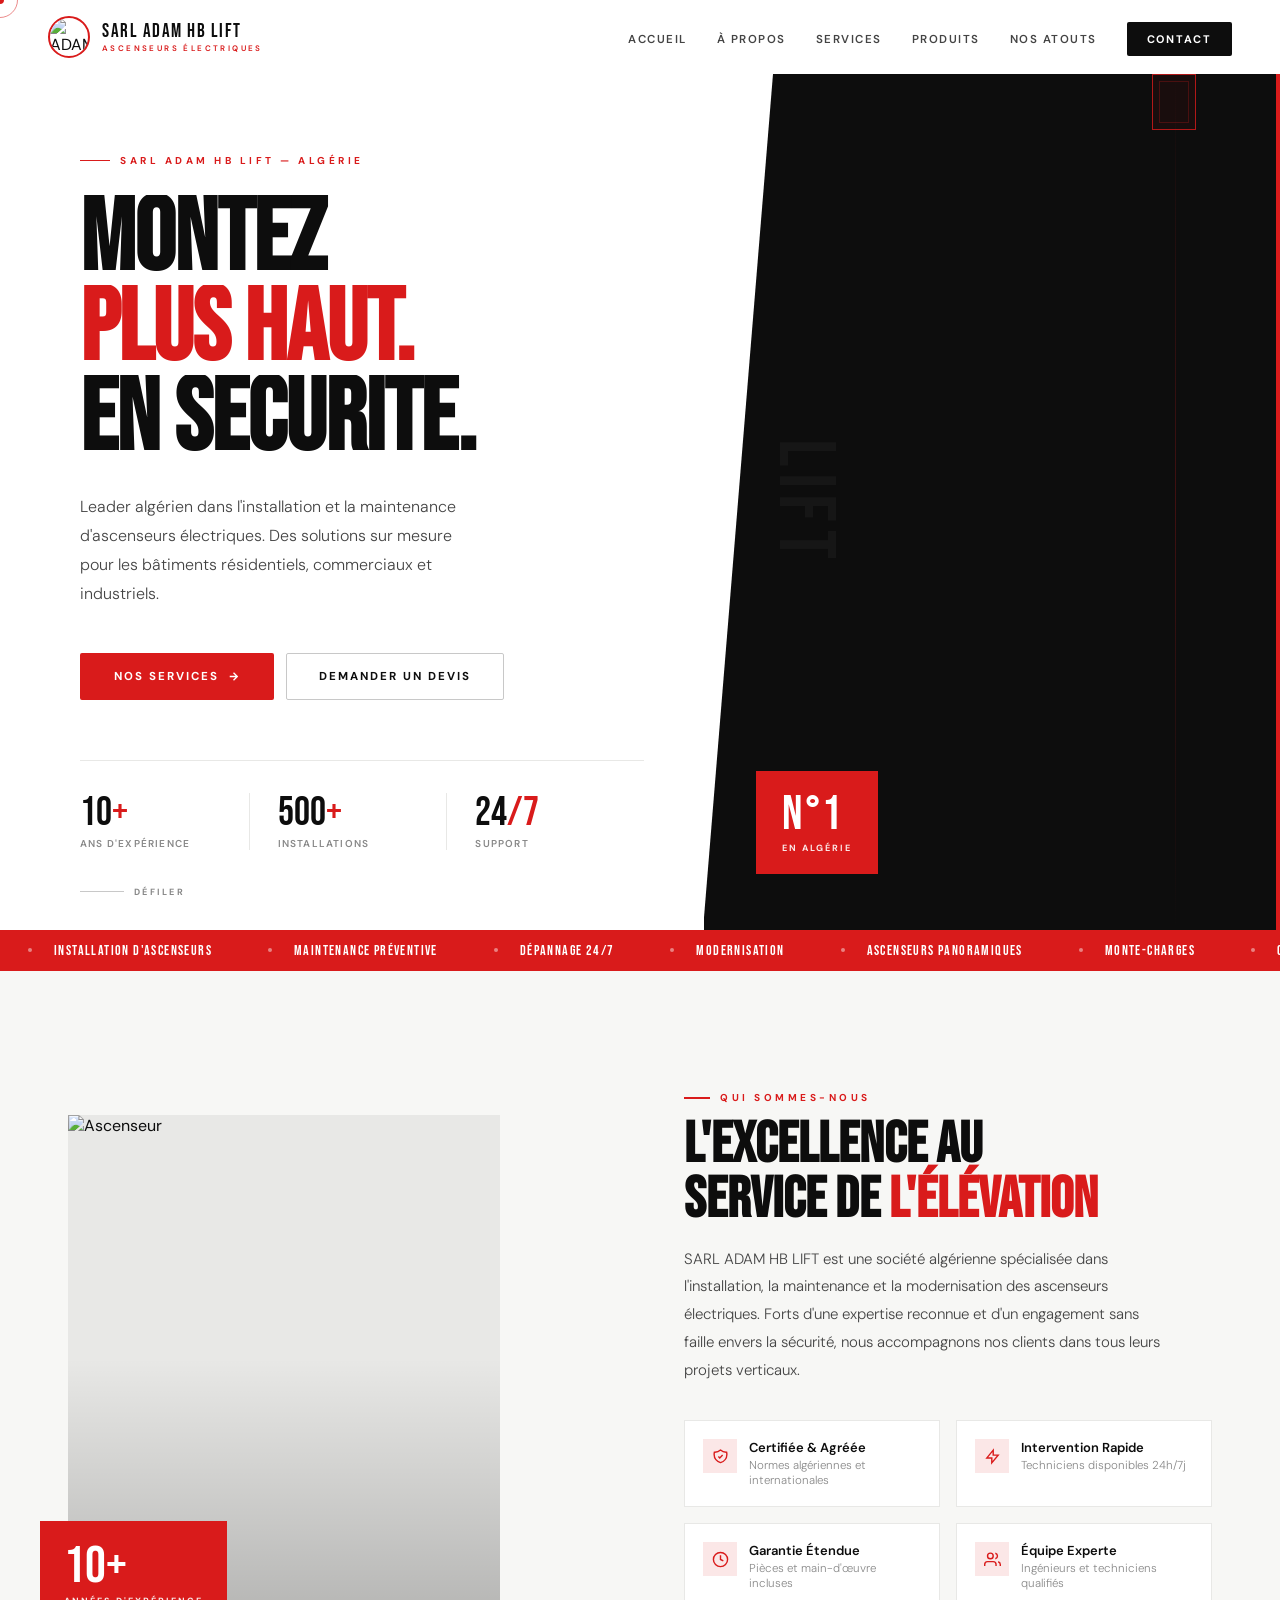
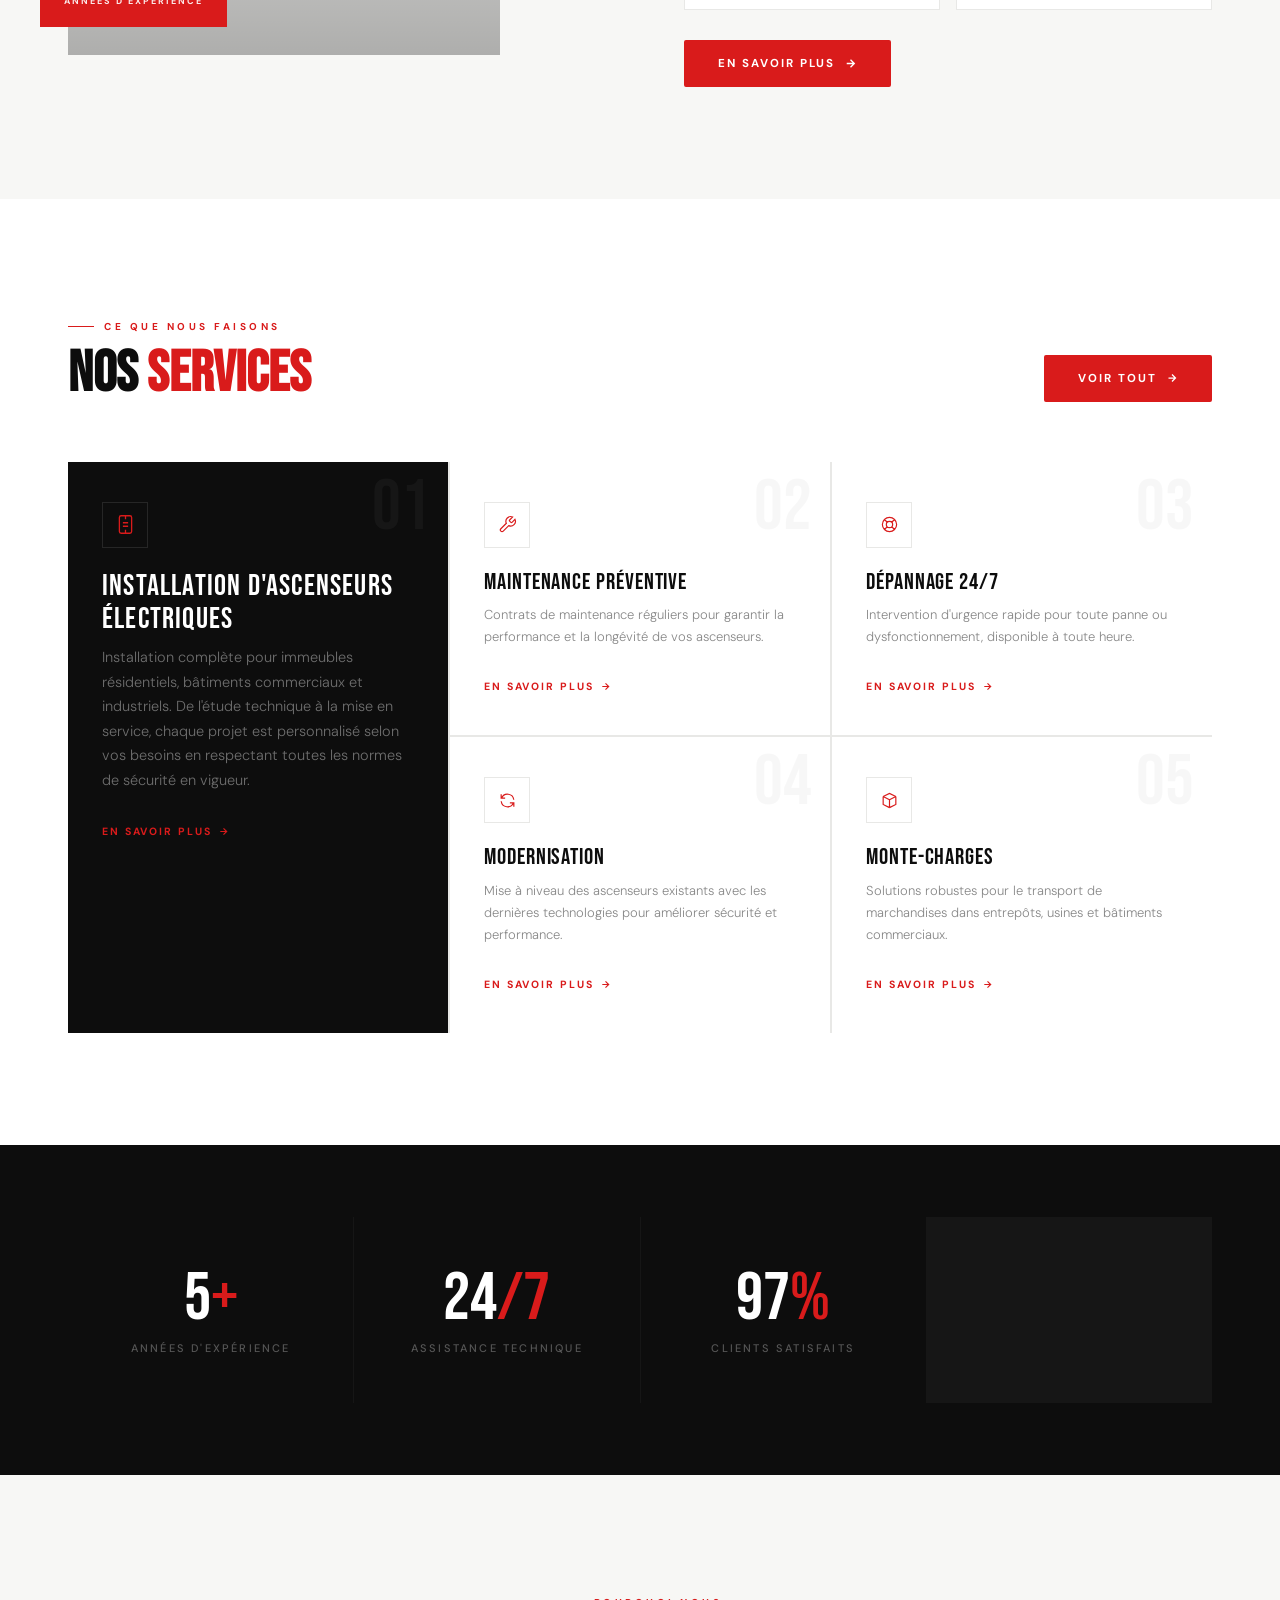
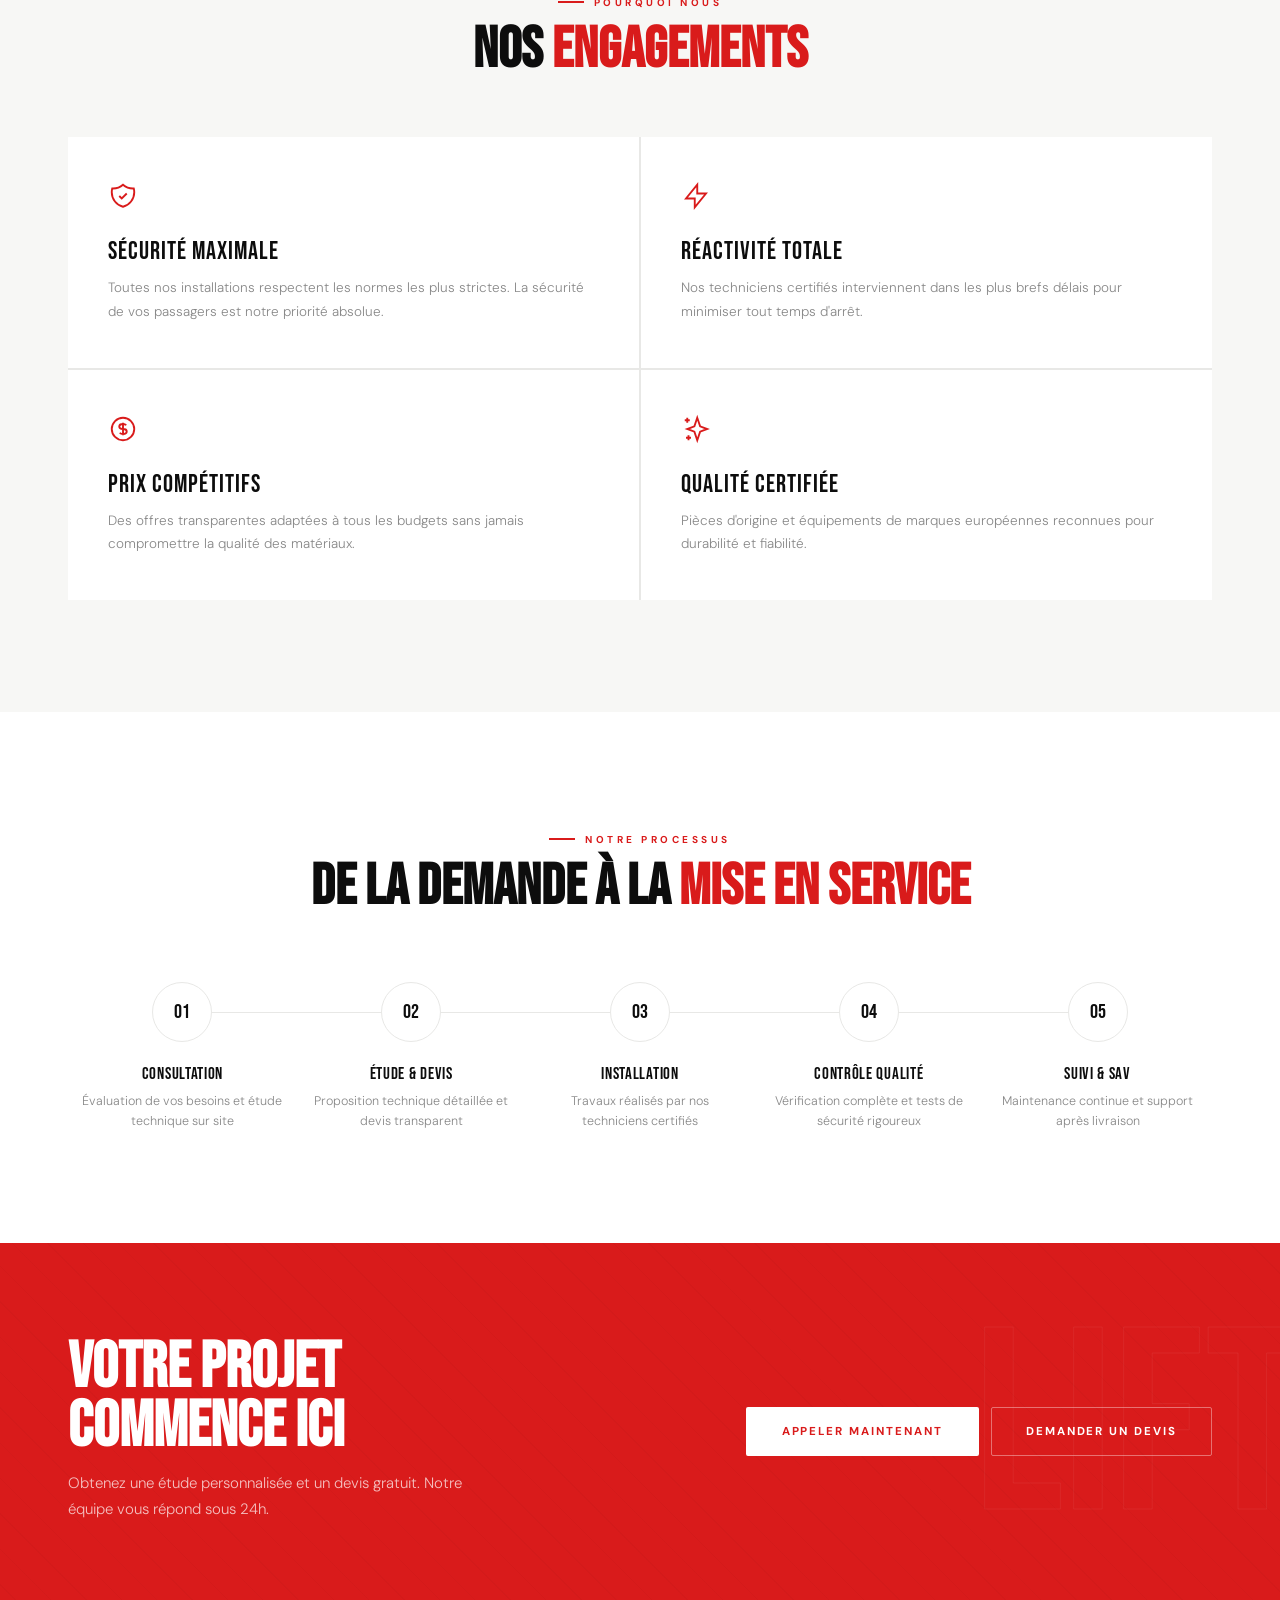
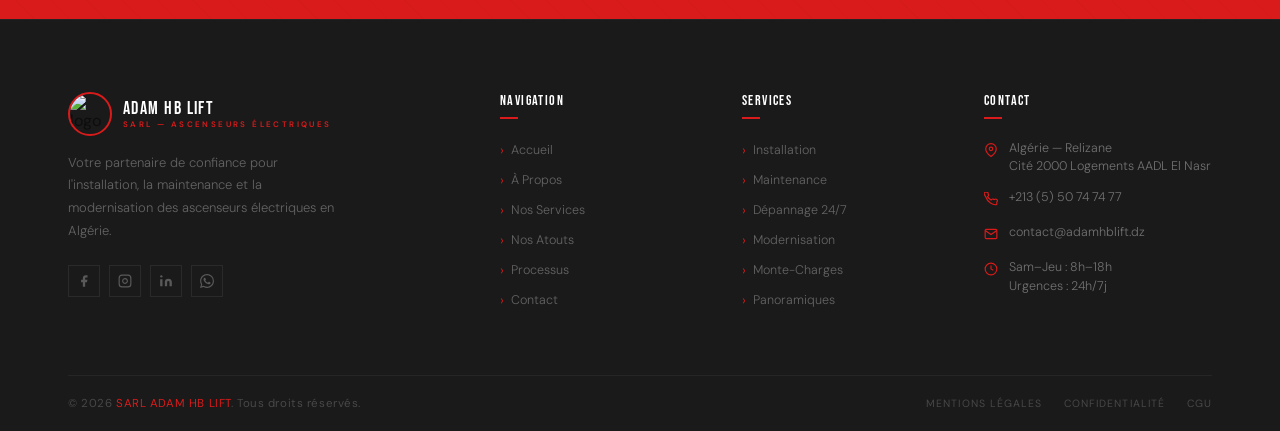
==== commit 7a27650f: "Update index.html" ====
--- a/index.html
+++ b/index.html
@@ -150,10 +150,9 @@
 <section id="nums">
   <div class="container">
     <div class="nums-grid rv">
-      <div class="nitem"><div class="nitem-n">10<em>+</em></div><div class="nitem-l">Années d'expérience</div></div>
-      <div class="nitem"><div class="nitem-n">500<em>+</em></div><div class="nitem-l">Installations réalisées</div></div>
+      <div class="nitem"><div class="nitem-n">5<em>+</em></div><div class="nitem-l">Années d'expérience</div></div>
       <div class="nitem"><div class="nitem-n">24<em>/7</em></div><div class="nitem-l">Assistance technique</div></div>
-      <div class="nitem"><div class="nitem-n">100<em>%</em></div><div class="nitem-l">Clients satisfaits</div></div>
+      <div class="nitem"><div class="nitem-n">97<em>%</em></div><div class="nitem-l">Clients satisfaits</div></div>
     </div>
   </div>
 </section>
@@ -198,22 +197,6 @@
   </div>
 </section>
 
-<!-- TESTIMONIALS -->
-<section id="testi" class="sec">
-  <div class="container rv"><div class="stag">Témoignages</div><h2 class="sh">Ce que disent<br>nos <em>clients</em></h2></div>
-  <div class="testi-wrap">
-    <div class="testi-tr">
-      <div class="tc"><div class="tc-q">"</div><div class="tc-txt">ADAM HB LIFT a installé deux ascenseurs dans notre résidence. Travail impeccable, équipe professionnelle et respect strict des délais. Je recommande vivement.</div><div class="tc-aut"><div class="tc-av">MB</div><div><div class="tc-nm">Mohamed Benali</div><div class="tc-rl">Promoteur immobilier — Alger</div></div><div class="tc-stars"><span>★</span><span>★</span><span>★</span><span>★</span><span>★</span></div></div></div>
-      <div class="tc"><div class="tc-q">"</div><div class="tc-txt">Service de maintenance excellent. Nos ascenseurs n'ont jamais été aussi fiables. L'équipe technique est toujours disponible et très compétente.</div><div class="tc-aut"><div class="tc-av">SA</div><div><div class="tc-nm">Samira Amrani</div><div class="tc-rl">Directrice d'hôtel — Oran</div></div><div class="tc-stars"><span>★</span><span>★</span><span>★</span><span>★</span><span>★</span></div></div></div>
-      <div class="tc"><div class="tc-q">"</div><div class="tc-txt">Modernisation complète de nos 3 anciens ascenseurs. Résultat spectaculaire ! Fiabilité et esthétique au rendez-vous. Merci à toute l'équipe.</div><div class="tc-aut"><div class="tc-av">KB</div><div><div class="tc-nm">Karim Bouzid</div><div class="tc-rl">Syndic de copropriété — Constantine</div></div><div class="tc-stars"><span>★</span><span>★</span><span>★</span><span>★</span><span>★</span></div></div></div>
-      <div class="tc"><div class="tc-q">"</div><div class="tc-txt">Intervention d'urgence à 22h un vendredi, technicien sur place en moins d'une heure. Professionnalisme exemplaire. C'est rare de trouver ce niveau en Algérie.</div><div class="tc-aut"><div class="tc-av">FH</div><div><div class="tc-nm">Fatima Hadj</div><div class="tc-rl">Gestionnaire d'immeuble — Annaba</div></div><div class="tc-stars"><span>★</span><span>★</span><span>★</span><span>★</span><span>★</span></div></div></div>
-      <div class="tc"><div class="tc-q">"</div><div class="tc-txt">ADAM HB LIFT a installé deux ascenseurs dans notre résidence. Travail impeccable, équipe professionnelle et respect strict des délais. Je recommande vivement.</div><div class="tc-aut"><div class="tc-av">MB</div><div><div class="tc-nm">Mohamed Benali</div><div class="tc-rl">Promoteur immobilier — Alger</div></div><div class="tc-stars"><span>★</span><span>★</span><span>★</span><span>★</span><span>★</span></div></div></div>
-      <div class="tc"><div class="tc-q">"</div><div class="tc-txt">Service de maintenance excellent. Nos ascenseurs n'ont jamais été aussi fiables. L'équipe technique est toujours disponible et très compétente.</div><div class="tc-aut"><div class="tc-av">SA</div><div><div class="tc-nm">Samira Amrani</div><div class="tc-rl">Directrice d'hôtel — Oran</div></div><div class="tc-stars"><span>★</span><span>★</span><span>★</span><span>★</span><span>★</span></div></div></div>
-      <div class="tc"><div class="tc-q">"</div><div class="tc-txt">Modernisation complète de nos 3 anciens ascenseurs. Résultat spectaculaire ! Fiabilité et esthétique au rendez-vous. Merci à toute l'équipe.</div><div class="tc-aut"><div class="tc-av">KB</div><div><div class="tc-nm">Karim Bouzid</div><div class="tc-rl">Syndic de copropriété — Constantine</div></div><div class="tc-stars"><span>★</span><span>★</span><span>★</span><span>★</span><span>★</span></div></div></div>
-      <div class="tc"><div class="tc-q">"</div><div class="tc-txt">Intervention d'urgence à 22h un vendredi, technicien sur place en moins d'une heure. Professionnalisme exemplaire. C'est rare de trouver ce niveau en Algérie.</div><div class="tc-aut"><div class="tc-av">FH</div><div><div class="tc-nm">Fatima Hadj</div><div class="tc-rl">Gestionnaire d'immeuble — Annaba</div></div><div class="tc-stars"><span>★</span><span>★</span><span>★</span><span>★</span><span>★</span></div></div></div>
-    </div>
-  </div>
-</section>
 
 <!-- FOOTER -->
 <footer id="contact">
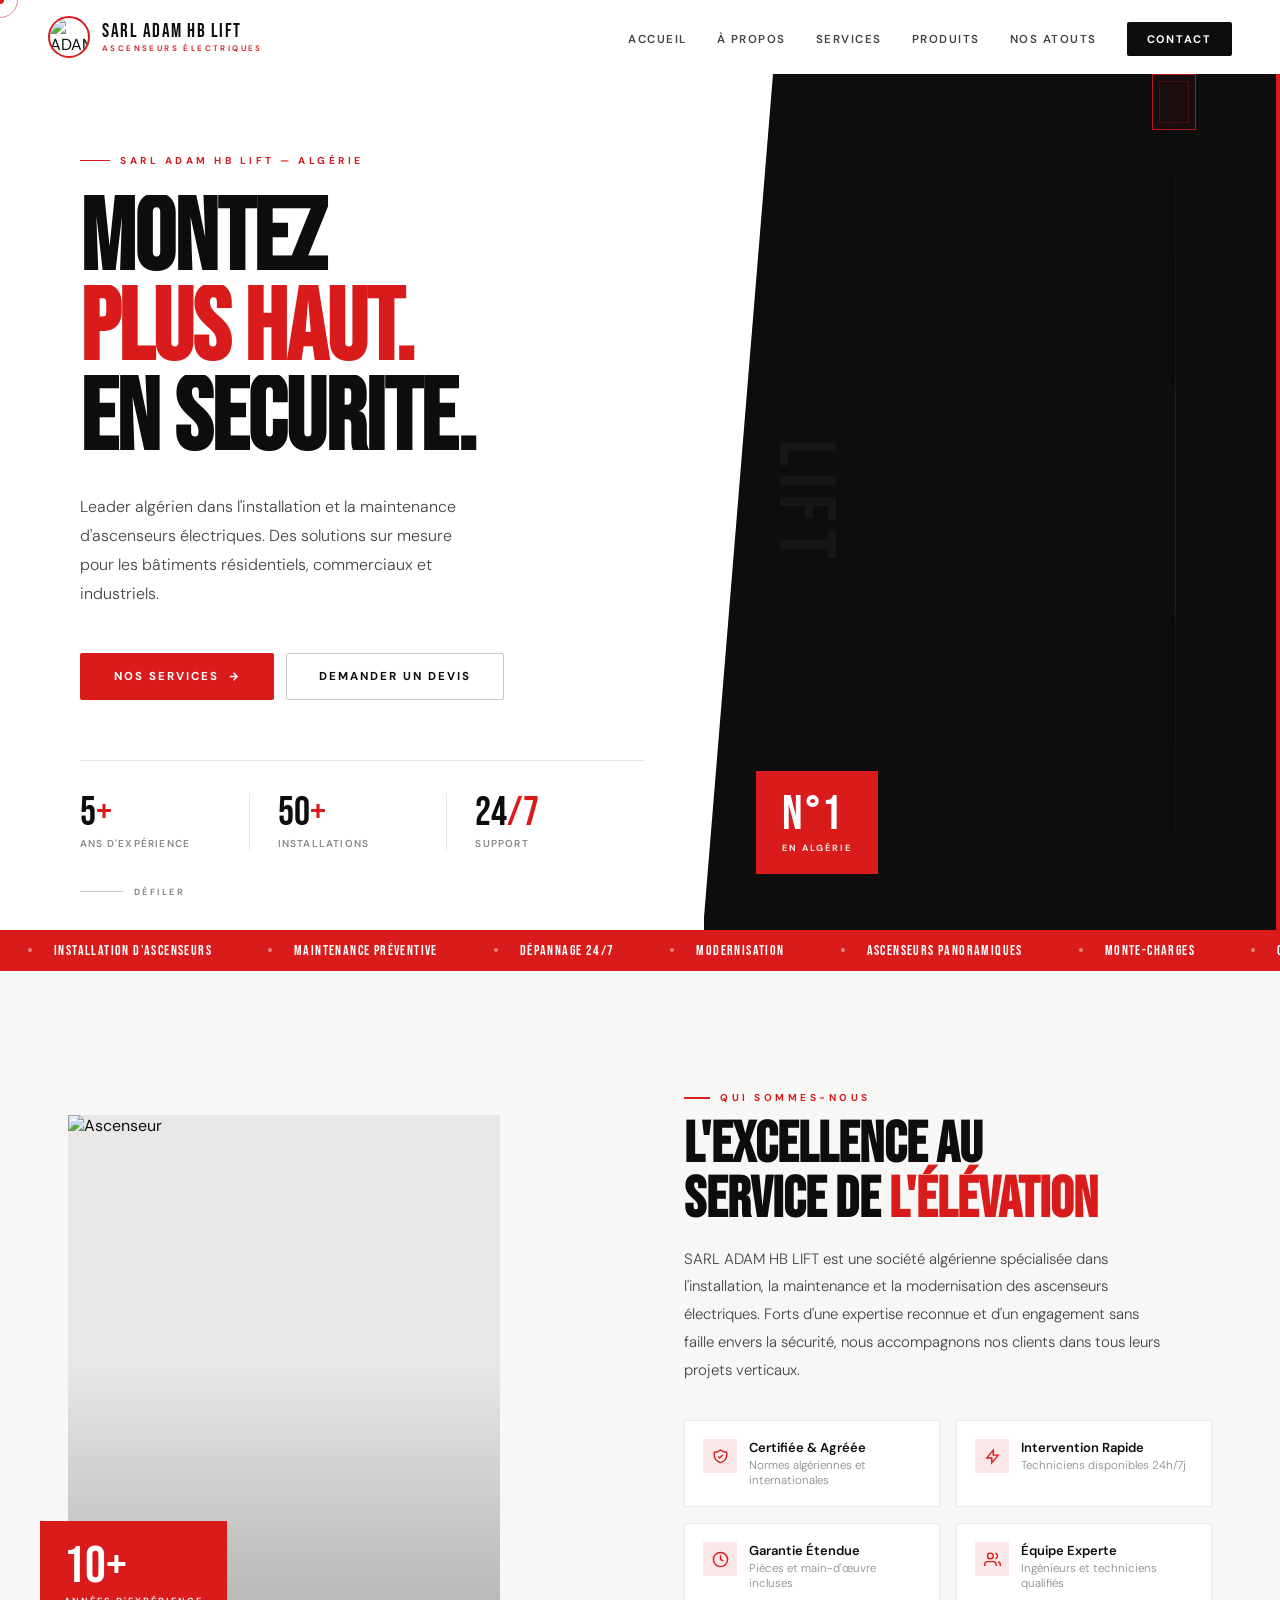
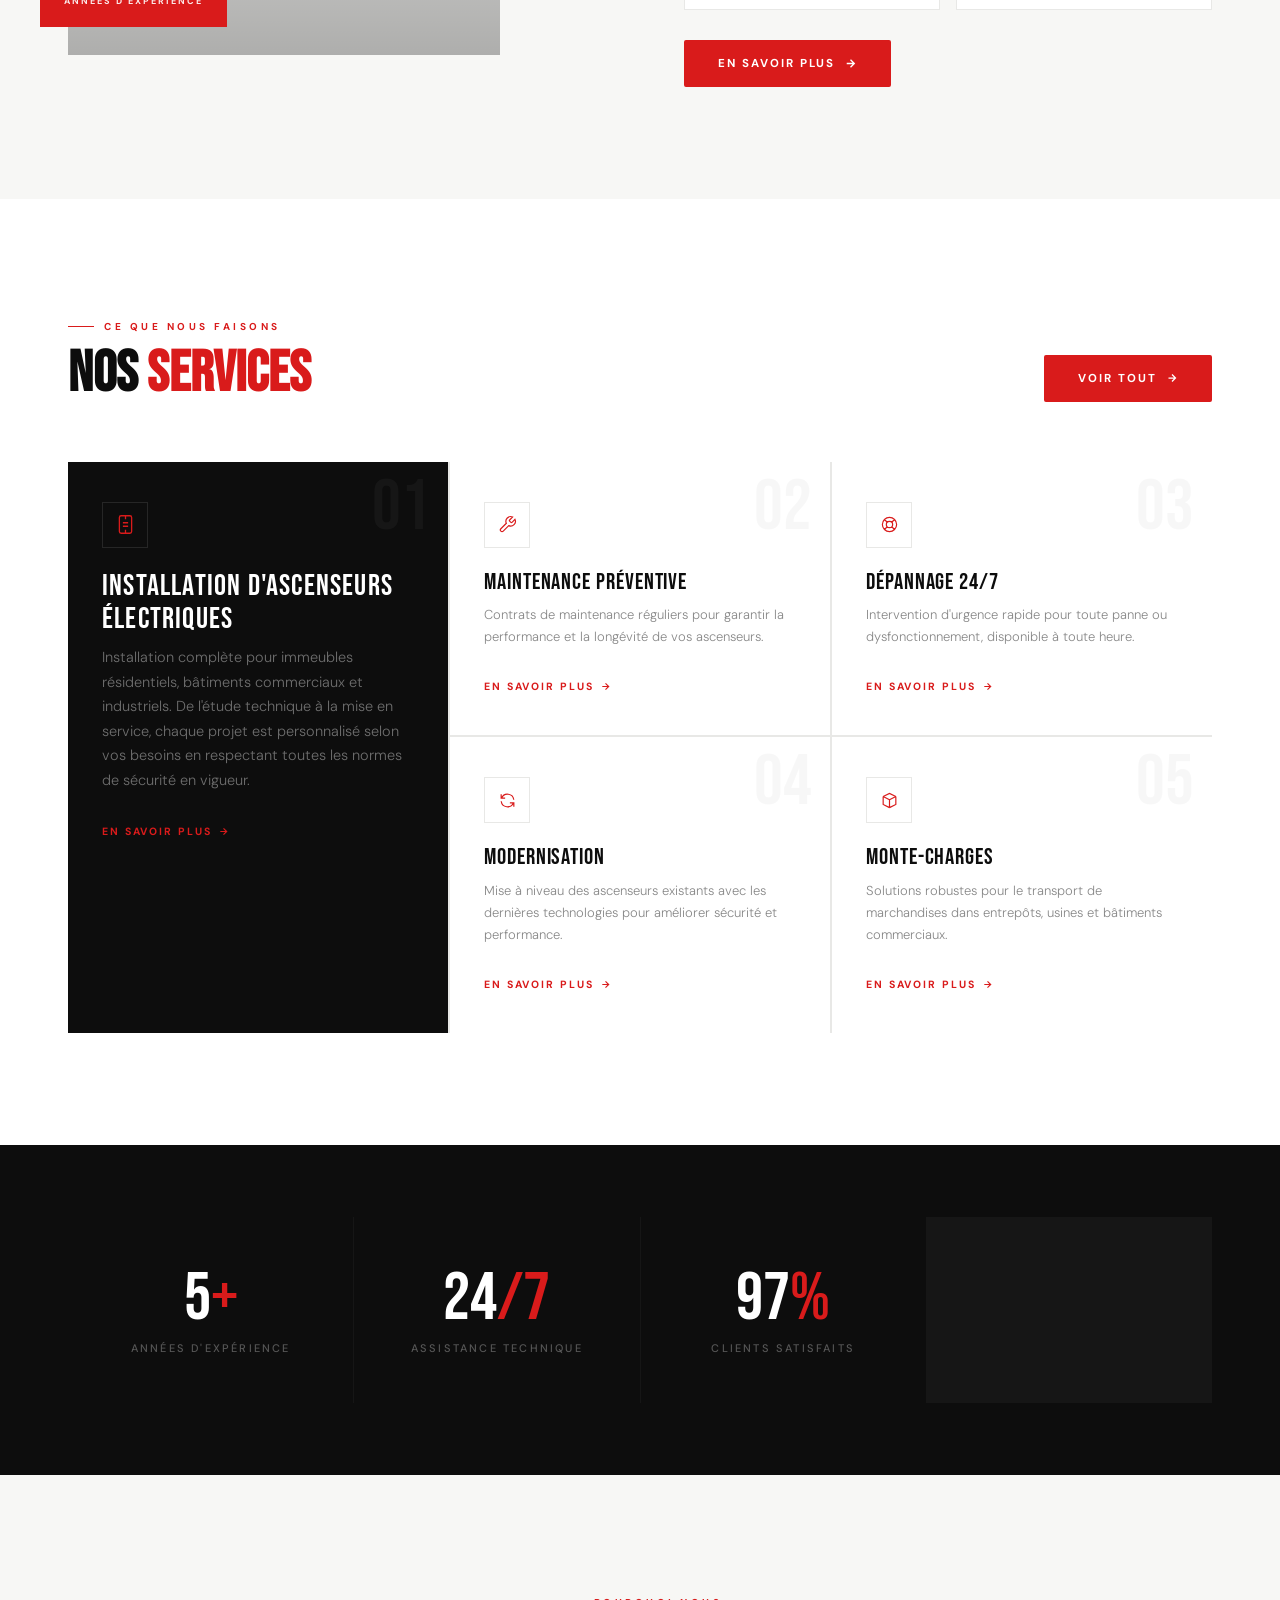
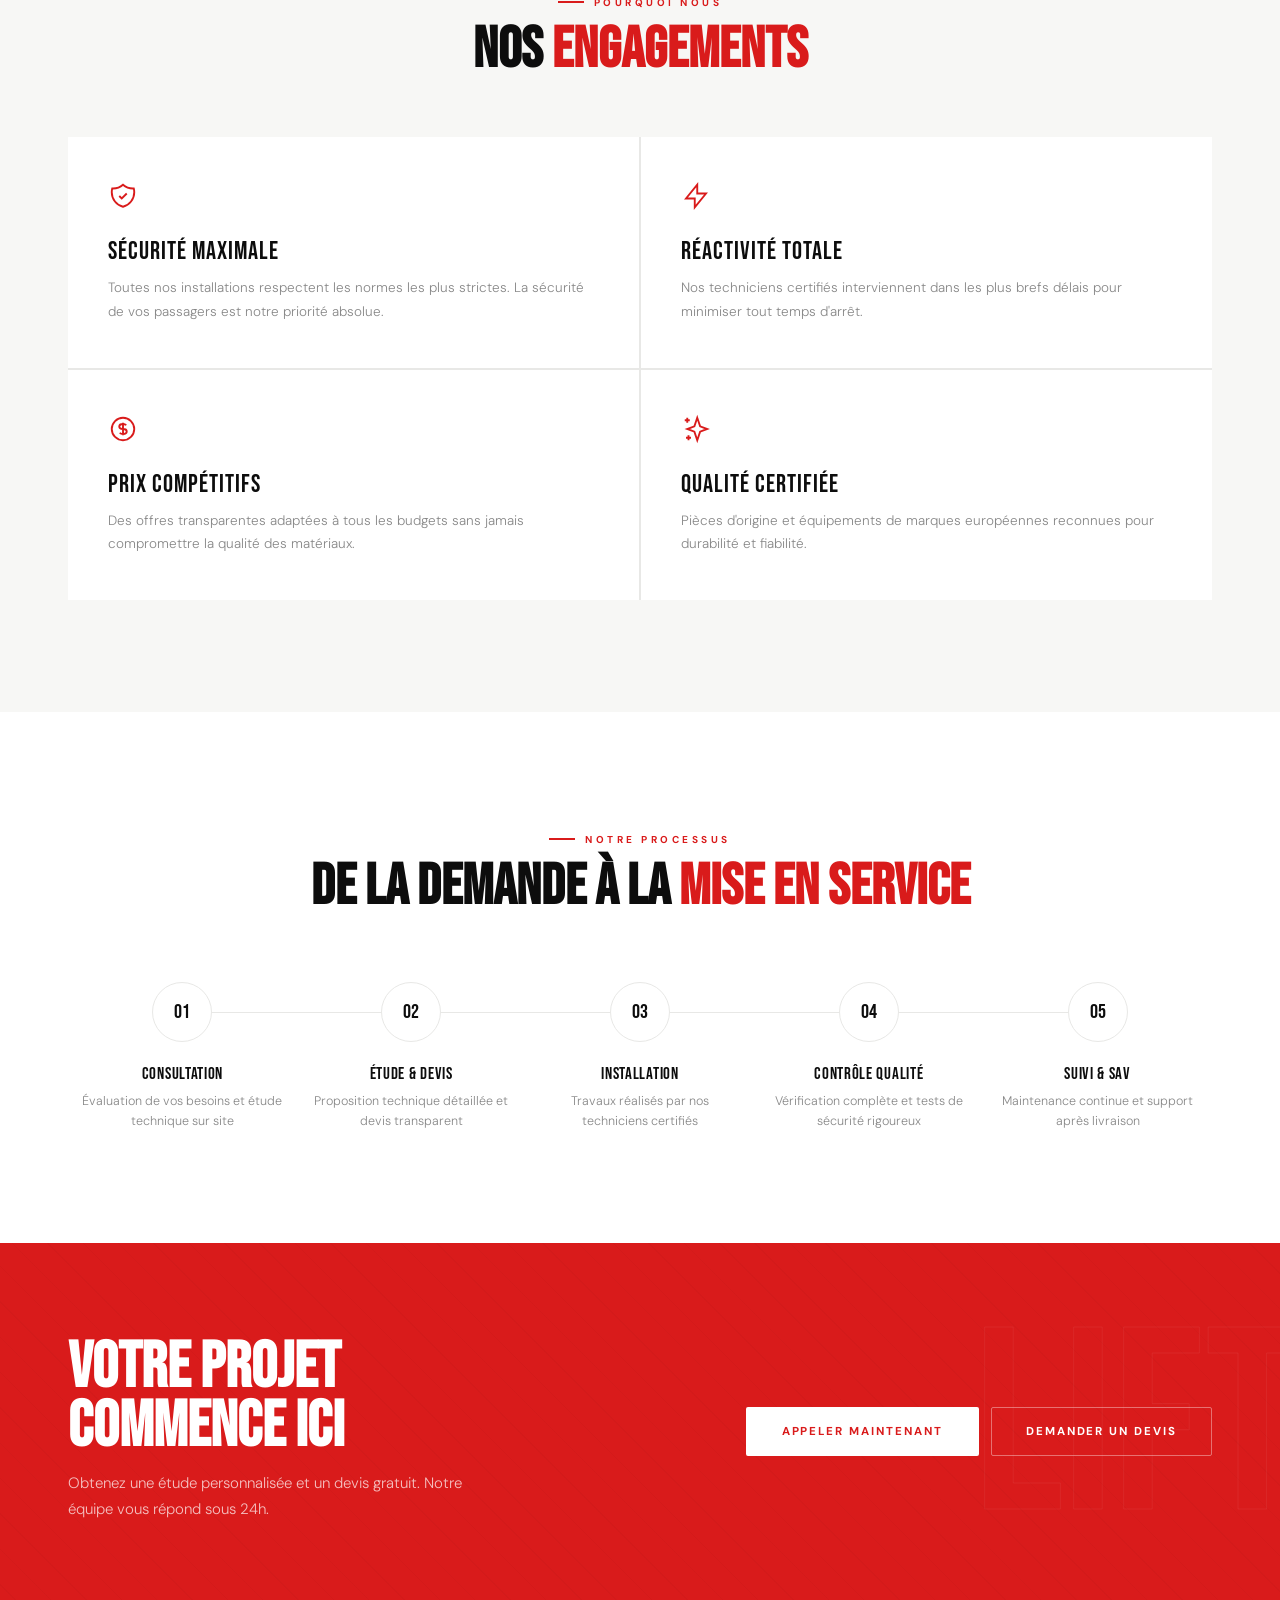
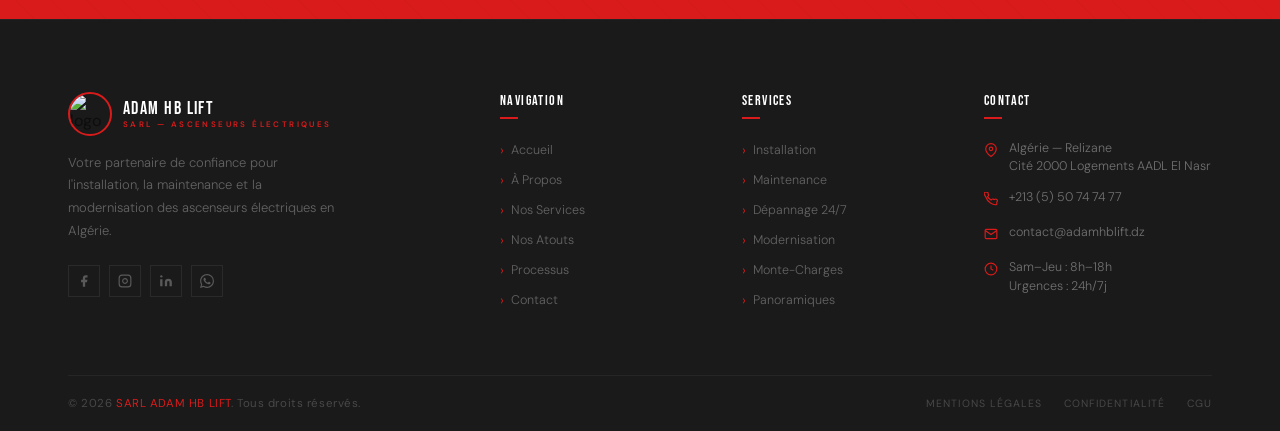
==== commit 642df5c5: "Update print statement from 'Hello' to 'Goodbye'" ====
--- a/index.html
+++ b/index.html
@@ -58,8 +58,8 @@
       <a href="index.html#contact" class="btn-stroke">Demander un Devis</a>
     </div>
     <div class="hero-stats">
-      <div class="hstat"><div class="hstat-n">10<em>+</em></div><div class="hstat-l">Ans d'expérience</div></div>
-      <div class="hstat"><div class="hstat-n">500<em>+</em></div><div class="hstat-l">Installations</div></div>
+      <div class="hstat"><div class="hstat-n">5<em>+</em></div><div class="hstat-l">Ans d'expérience</div></div>
+      <div class="hstat"><div class="hstat-n">50<em>+</em></div><div class="hstat-l">Installations</div></div>
       <div class="hstat"><div class="hstat-n">24<em>/7</em></div><div class="hstat-l">Support</div></div>
     </div>
   </div>
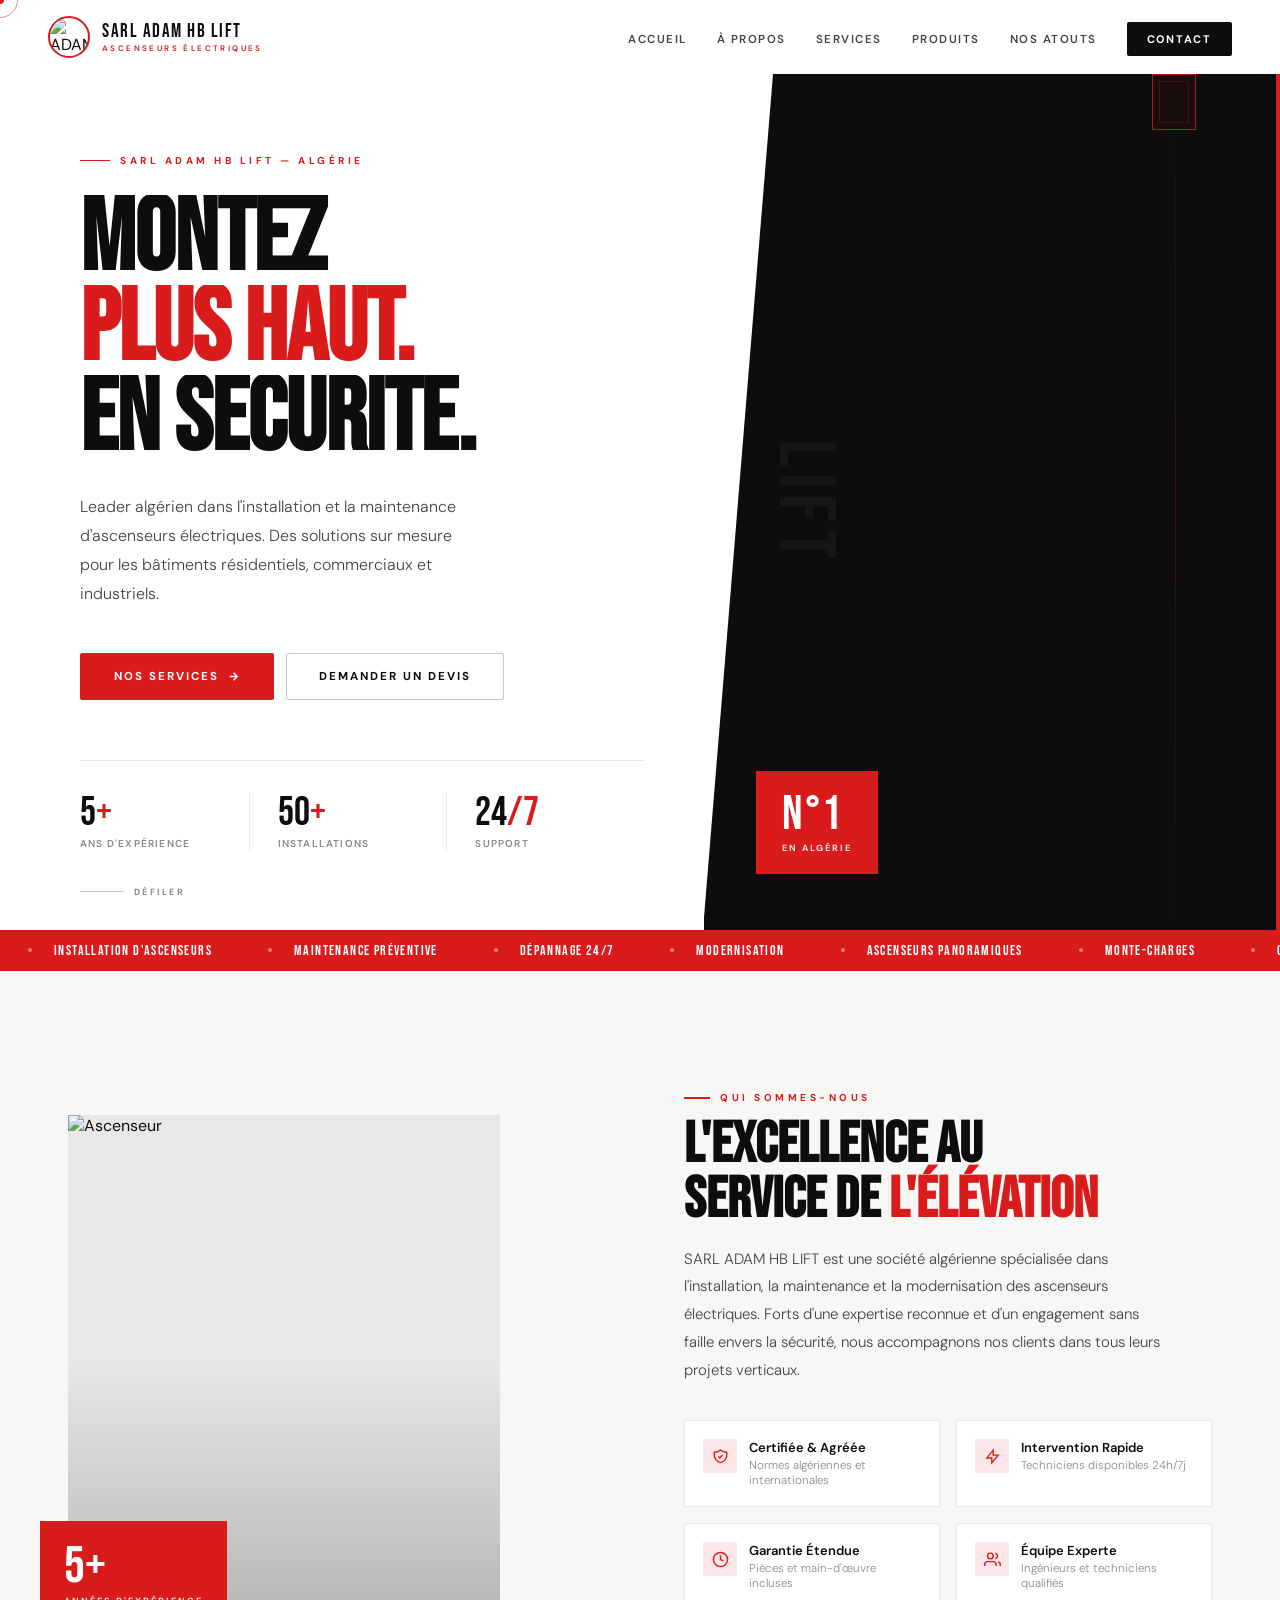
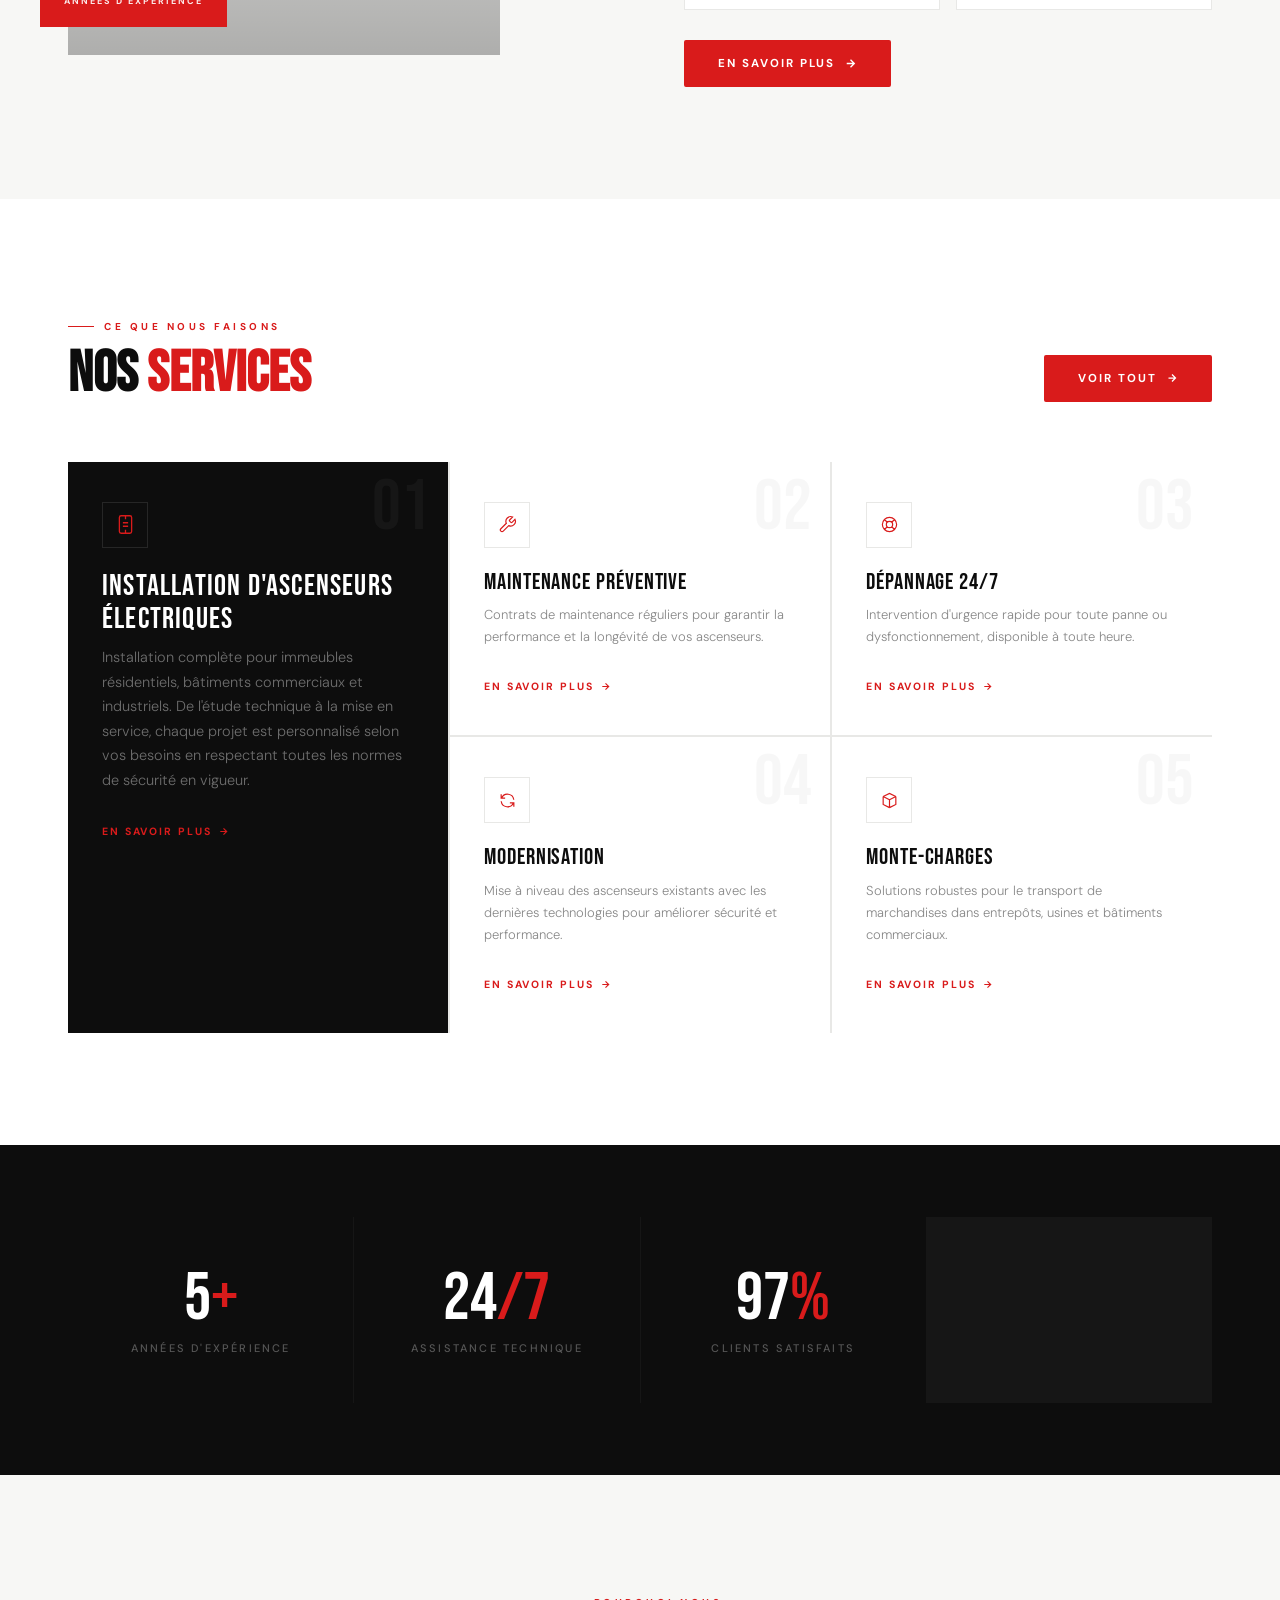
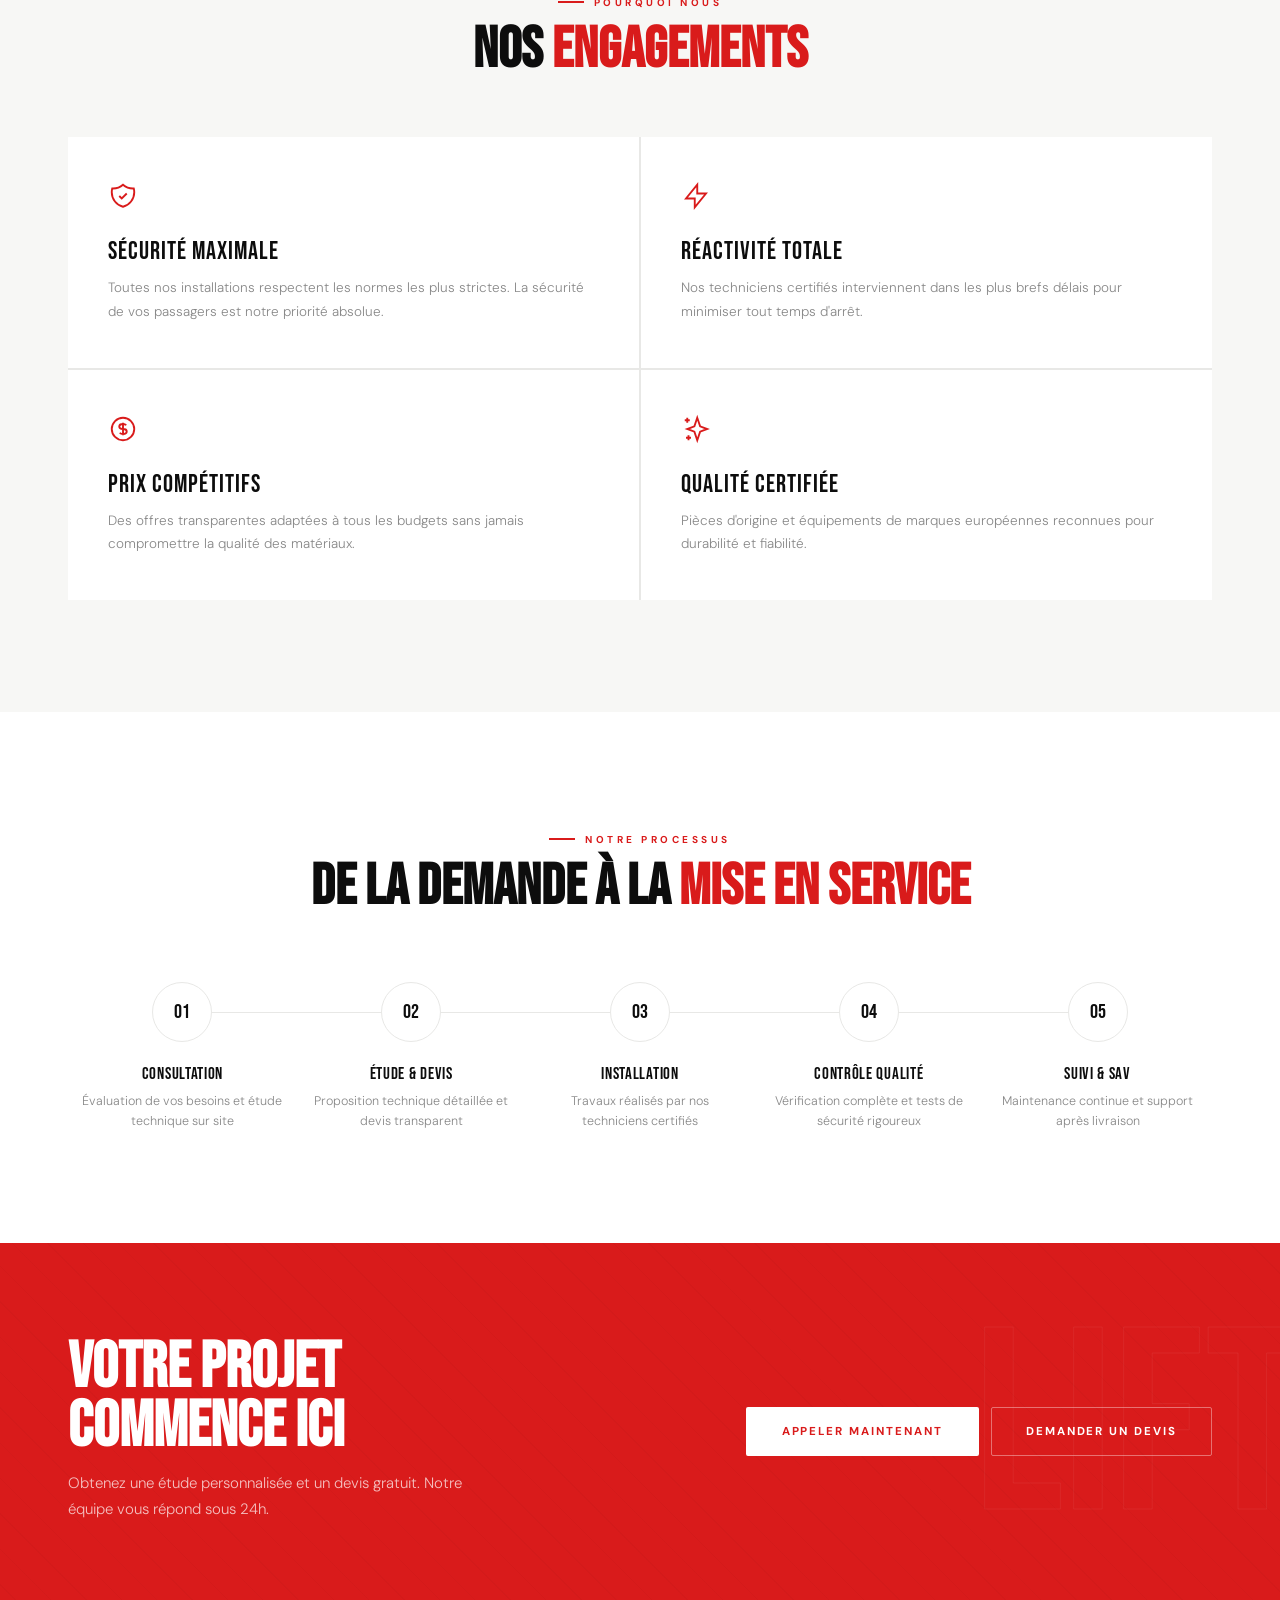
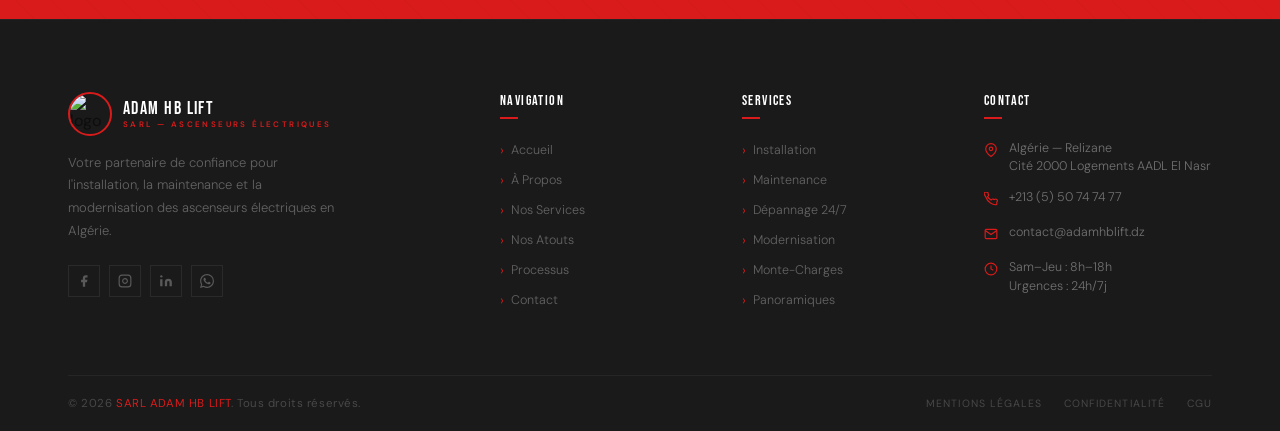
==== commit 09f5eb75: "Update index.html" ====
--- a/index.html
+++ b/index.html
@@ -29,7 +29,7 @@
     <li><a href="services.html">Services</a></li>
     <li><a href="products.html" class="active">Produits</a></li>
     <li><a href="index.html#why">Nos Atouts</a></li>
-    <li><a href="index.html#contact" class="ncta">Contact</a></li>
+    <li><a href="contact.html" class="ncta">Contact</a></li>
   </ul>
   <button class="nbtn" id="hbtn" aria-label="Menu"><span></span><span></span><span></span></button>
 </nav>
@@ -41,7 +41,7 @@
   <a href="services.html">Services</a>
   <a href="products.html">Produits</a>
   <a href="index.html#why">Nos Atouts</a>
-  <a href="index.html#contact">Contact</a>
+  <a href="contact.html">Contact</a>
 </div>
 <!-- HERO -->
 <section id="hero">
@@ -105,7 +105,7 @@
           <img src="https://images.unsplash.com/photo-1558618666-fcd25c85cd64?w=700&q=80" alt="Ascenseur"/>
           <div class="acn tl"></div><div class="acn br"></div>
         </div>
-        <div class="abadge"><div class="abadge-n">10+</div><div class="abadge-l">Années d'expérience</div></div>
+        <div class="abadge"><div class="abadge-n">5+</div><div class="abadge-l">Années d'expérience</div></div>
       </div>
       <div class="rv2">
         <div class="stag">Qui Sommes-Nous</div>
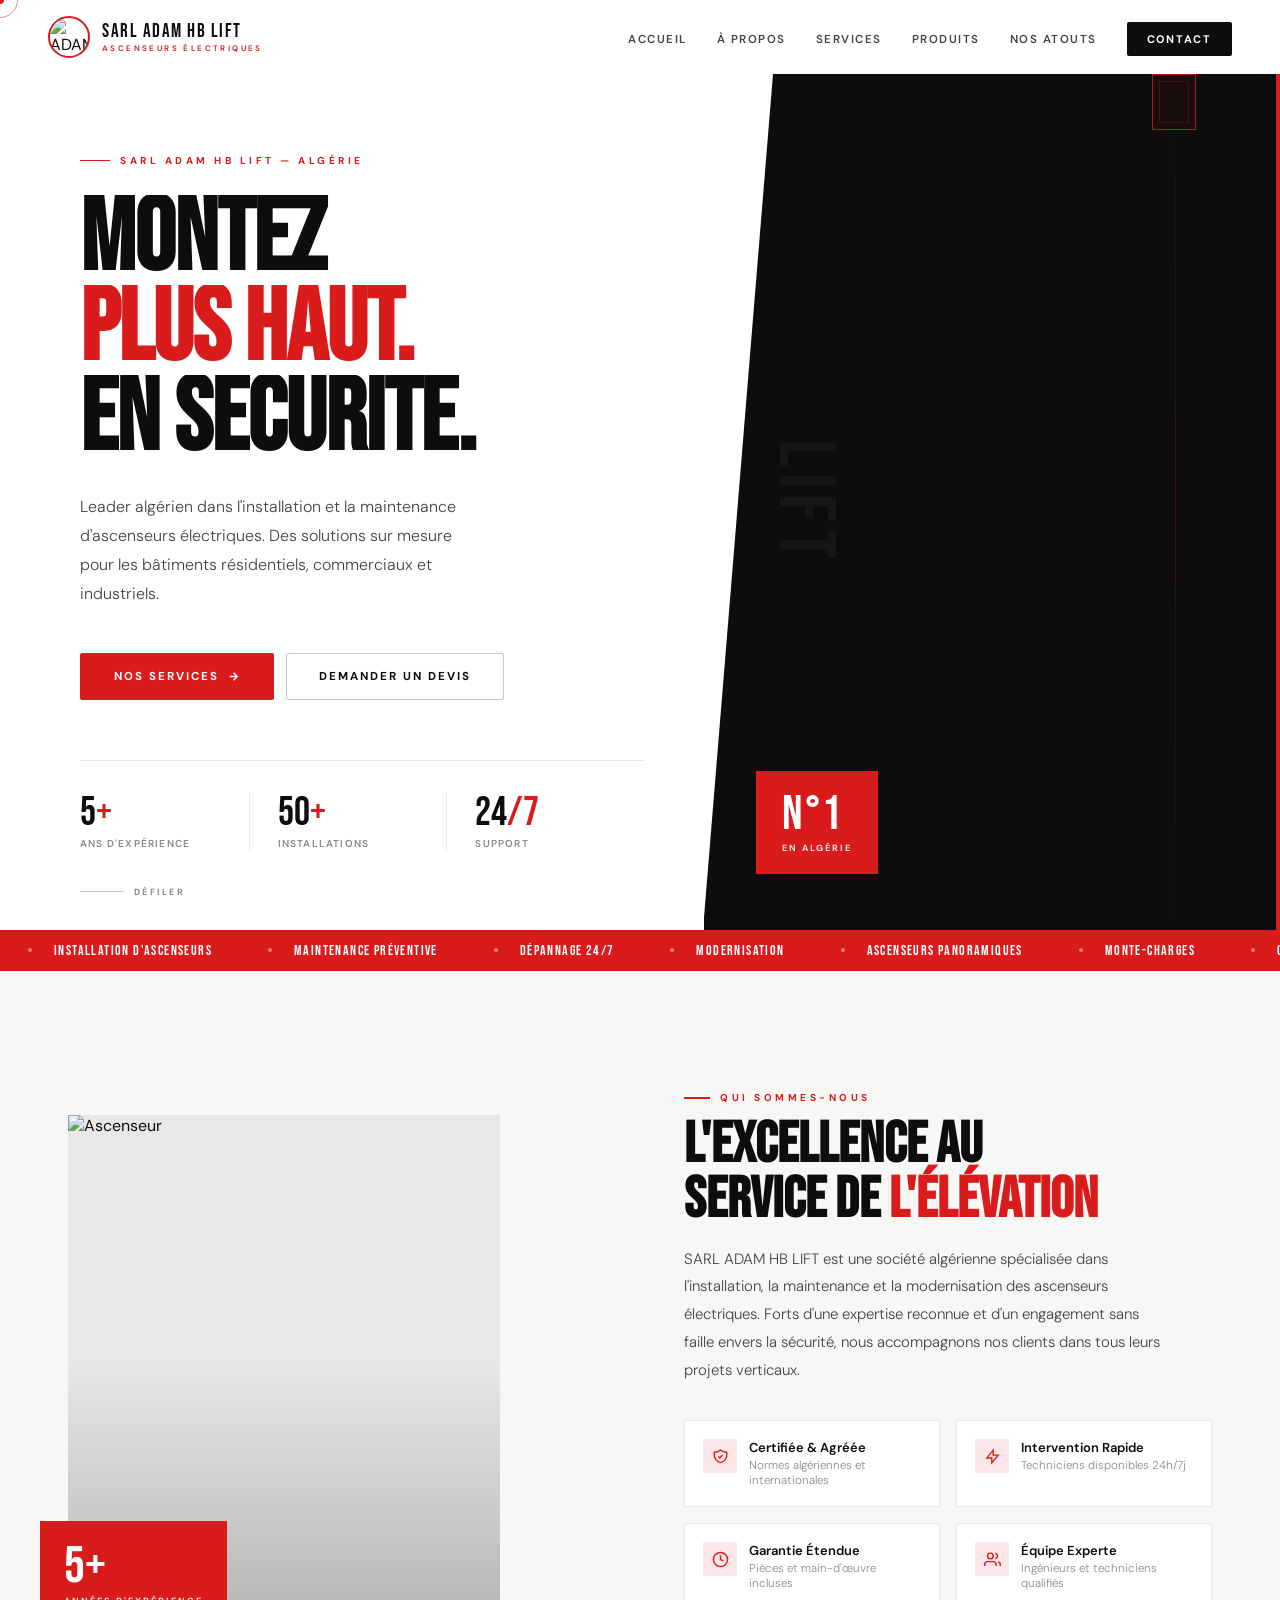
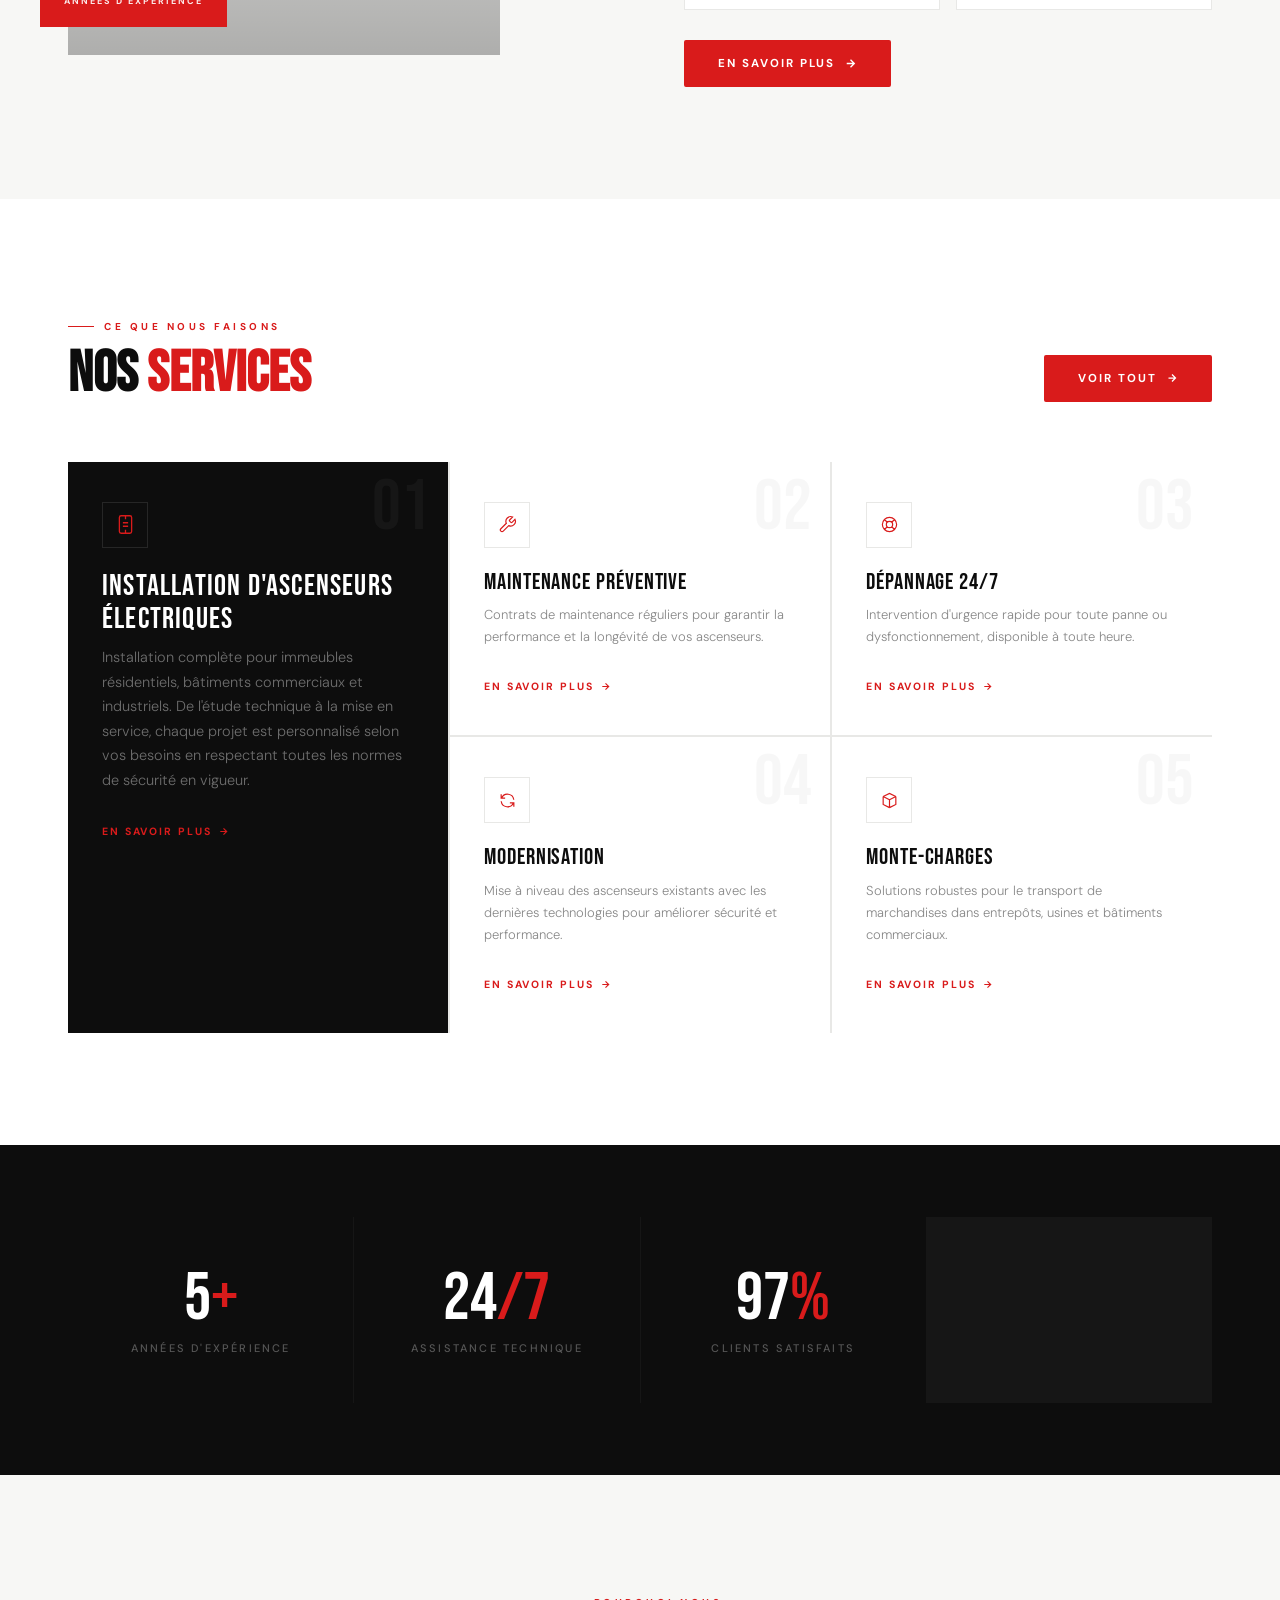
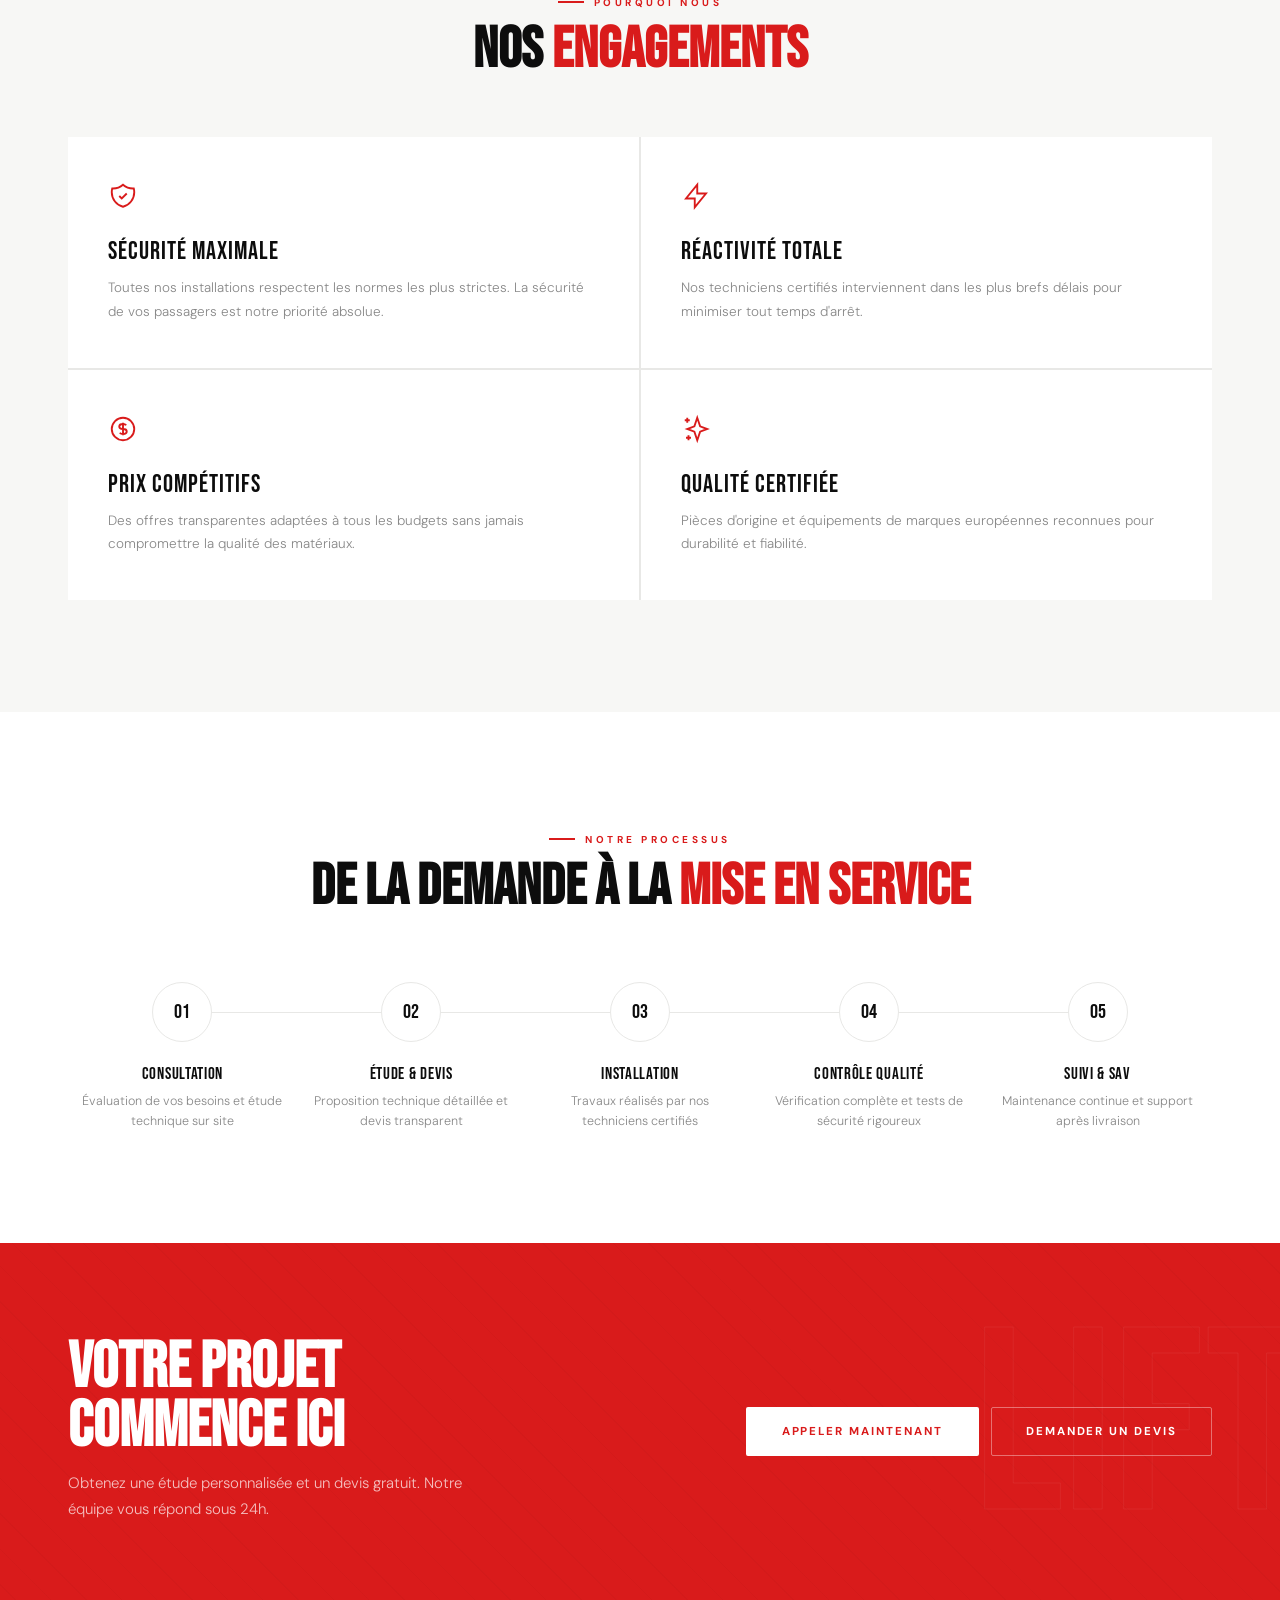
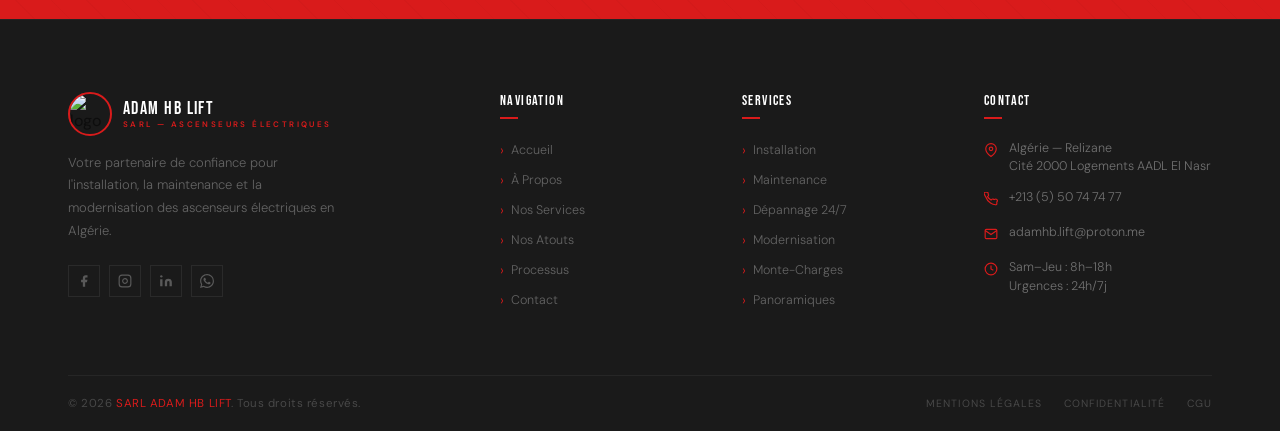
==== commit 1b5fe594: "Update print statement from 'Hello' to 'Goodbye'" ====
--- a/index.html
+++ b/index.html
@@ -35,7 +35,6 @@
 </nav>
 
 <div id="mnav">
-  <button id="mnav-x">✕</button>
   <a href="index.html">Accueil</a>
   <a href="a-propos.html">À Propos</a>
   <a href="services.html">Services</a>
@@ -206,10 +205,10 @@
         <div class="flogo"><img src="https://i.ibb.co/NXhZYh0/IMG-6790.jpg" alt="logo"/><div><div class="flogo-t">ADAM HB LIFT</div><div class="flogo-s">SARL — Ascenseurs Électriques</div></div></div>
         <p class="fdesc">Votre partenaire de confiance pour l'installation, la maintenance et la modernisation des ascenseurs électriques en Algérie.</p>
         <div class="fsoc">
-          <a href="#" class="fsi" aria-label="Facebook"><svg width="14" height="14" fill="currentColor" viewBox="0 0 24 24"><path d="M18 2h-3a5 5 0 00-5 5v3H7v4h3v8h4v-8h3l1-4h-4V7a1 1 0 011-1h3z"/></svg></a>
+          <a href="https://web.facebook.com/Adamhblift" class="fsi" aria-label="Facebook"><svg width="14" height="14" fill="currentColor" viewBox="0 0 24 24"><path d="M18 2h-3a5 5 0 00-5 5v3H7v4h3v8h4v-8h3l1-4h-4V7a1 1 0 011-1h3z"/></svg></a>
           <a href="#" class="fsi" aria-label="Instagram"><svg width="14" height="14" fill="none" stroke="currentColor" stroke-width="2" viewBox="0 0 24 24"><rect x="2" y="2" width="20" height="20" rx="5"/><path d="M16 11.37A4 4 0 1112.63 8 4 4 0 0116 11.37z"/><line x1="17.5" y1="6.5" x2="17.51" y2="6.5"/></svg></a>
           <a href="#" class="fsi" aria-label="LinkedIn"><svg width="14" height="14" fill="currentColor" viewBox="0 0 24 24"><path d="M16 8a6 6 0 016 6v7h-4v-7a2 2 0 00-2-2 2 2 0 00-2 2v7h-4v-7a6 6 0 016-6zM2 9h4v12H2z"/><circle cx="4" cy="4" r="2"/></svg></a>
-          <a href="#" class="fsi" aria-label="WhatsApp"><svg width="14" height="14" fill="currentColor" viewBox="0 0 24 24"><path d="M17.472 14.382c-.297-.149-1.758-.867-2.03-.967-.273-.099-.471-.148-.67.15-.197.297-.767.966-.94 1.164-.173.199-.347.223-.644.075-.297-.15-1.255-.463-2.39-1.475-.883-.788-1.48-1.761-1.653-2.059-.173-.297-.018-.458.13-.606.134-.133.298-.347.446-.52.149-.174.198-.298.298-.497.099-.198.05-.371-.025-.52-.075-.149-.669-1.612-.916-2.207-.242-.579-.487-.5-.669-.51-.173-.008-.371-.01-.57-.01-.198 0-.52.074-.792.372-.272.297-1.04 1.016-1.04 2.479 0 1.462 1.065 2.875 1.213 3.074.149.198 2.096 3.2 5.077 4.487.709.306 1.262.489 1.694.625.712.227 1.36.195 1.871.118.571-.085 1.758-.719 2.006-1.413.248-.694.248-1.289.173-1.413-.074-.124-.272-.198-.57-.347m-5.421 7.403h-.004a9.87 9.87 0 01-5.031-1.378l-.361-.214-3.741.982.998-3.648-.235-.374a9.86 9.86 0 01-1.51-5.26c.001-5.45 4.436-9.884 9.888-9.884 2.64 0 5.122 1.03 6.988 2.898a9.825 9.825 0 012.893 6.994c-.003 5.45-4.437 9.884-9.885 9.884m8.413-18.297A11.815 11.815 0 0012.05 0C5.495 0 .16 5.335.157 11.892c0 2.096.547 4.142 1.588 5.945L.057 24l6.305-1.654a11.882 11.882 0 005.683 1.448h.005c6.554 0 11.89-5.335 11.893-11.893a11.821 11.821 0 00-3.48-8.413z"/></svg></a>
+          <a href="https://wa.me/213550747477?text=Bonjour%20je%20souhaite%20plus%20d'informations%20sur%20vos%20services" class="fsi" aria-label="WhatsApp"><svg width="14" height="14" fill="currentColor" viewBox="0 0 24 24"><path d="M17.472 14.382c-.297-.149-1.758-.867-2.03-.967-.273-.099-.471-.148-.67.15-.197.297-.767.966-.94 1.164-.173.199-.347.223-.644.075-.297-.15-1.255-.463-2.39-1.475-.883-.788-1.48-1.761-1.653-2.059-.173-.297-.018-.458.13-.606.134-.133.298-.347.446-.52.149-.174.198-.298.298-.497.099-.198.05-.371-.025-.52-.075-.149-.669-1.612-.916-2.207-.242-.579-.487-.5-.669-.51-.173-.008-.371-.01-.57-.01-.198 0-.52.074-.792.372-.272.297-1.04 1.016-1.04 2.479 0 1.462 1.065 2.875 1.213 3.074.149.198 2.096 3.2 5.077 4.487.709.306 1.262.489 1.694.625.712.227 1.36.195 1.871.118.571-.085 1.758-.719 2.006-1.413.248-.694.248-1.289.173-1.413-.074-.124-.272-.198-.57-.347m-5.421 7.403h-.004a9.87 9.87 0 01-5.031-1.378l-.361-.214-3.741.982.998-3.648-.235-.374a9.86 9.86 0 01-1.51-5.26c.001-5.45 4.436-9.884 9.888-9.884 2.64 0 5.122 1.03 6.988 2.898a9.825 9.825 0 012.893 6.994c-.003 5.45-4.437 9.884-9.885 9.884m8.413-18.297A11.815 11.815 0 0012.05 0C5.495 0 .16 5.335.157 11.892c0 2.096.547 4.142 1.588 5.945L.057 24l6.305-1.654a11.882 11.882 0 005.683 1.448h.005c6.554 0 11.89-5.335 11.893-11.893a11.821 11.821 0 00-3.48-8.413z"/></svg></a>
         </div>
       </div>
       <div><div class="fct">Navigation</div><ul class="flinks"><li><a href="index.html">Accueil</a></li><li><a href="a-propos.html">À Propos</a></li><li><a href="services.html">Nos Services</a></li><li><a href="index.html#why">Nos Atouts</a></li><li><a href="index.html#process">Processus</a></li><li><a href="index.html#contact">Contact</a></li></ul></div>
@@ -218,7 +217,7 @@
         <div class="fct">Contact</div>
         <div class="fci"><div class="fci-ico"><svg width="14" height="14" fill="none" stroke="currentColor" stroke-width="2" viewBox="0 0 24 24"><path d="M21 10c0 7-9 13-9 13s-9-6-9-13a9 9 0 0118 0z"/><circle cx="12" cy="10" r="3"/></svg></div><div class="fci-t">Algérie — Relizane<br>Cité 2000 Logements AADL El Nasr </div></div>
         <div class="fci"><div class="fci-ico"><svg width="14" height="14" fill="none" stroke="currentColor" stroke-width="2" viewBox="0 0 24 24"><path d="M22 16.92v3a2 2 0 01-2.18 2 19.79 19.79 0 01-8.63-3.07A19.5 19.5 0 013.07 8.63 19.79 19.79 0 01.07 2.18C.06 1.1.94.1 2 .1h3a2 2 0 012 1.72c.127.96.361 1.903.7 2.81a2 2 0 01-.45 2.11L6.09 7.91a16 16 0 006 6l1.27-1.27a2 2 0 012.11-.45c.907.339 1.85.573 2.81.7A2 2 0 0122 16.92z"/></svg></div><div class="fci-t">+213 (5) 50 74 74 77 </div></div>
-        <div class="fci"><div class="fci-ico"><svg width="14" height="14" fill="none" stroke="currentColor" stroke-width="2" viewBox="0 0 24 24"><path d="M4 4h16c1.1 0 2 .9 2 2v12c0 1.1-.9 2-2 2H4c-1.1 0-2-.9-2-2V6c0-1.1.9-2 2-2z"/><polyline points="22,6 12,13 2,6"/></svg></div><div class="fci-t"><a href="mailto:contact@adamhblift.dz" style="color:inherit">contact@adamhblift.dz</a></div></div>
+        <div class="fci"><div class="fci-ico"><svg width="14" height="14" fill="none" stroke="currentColor" stroke-width="2" viewBox="0 0 24 24"><path d="M4 4h16c1.1 0 2 .9 2 2v12c0 1.1-.9 2-2 2H4c-1.1 0-2-.9-2-2V6c0-1.1.9-2 2-2z"/><polyline points="22,6 12,13 2,6"/></svg></div><div class="fci-t"><a href="mailto:adamhb.lift@proton.me" style="color:inherit">adamhb.lift@proton.me</a></div></div>
         <div class="fci"><div class="fci-ico"><svg width="14" height="14" fill="none" stroke="currentColor" stroke-width="2" viewBox="0 0 24 24"><circle cx="12" cy="12" r="10"/><path d="M12 6v6l4 2"/></svg></div><div class="fci-t">Sam–Jeu : 8h–18h<br>Urgences : 24h/7j</div></div>
       </div>
     </div>
--- a/style.css
+++ b/style.css
@@ -306,3 +306,8 @@
   .svc-head{flex-direction:column;align-items:flex-start}
   .scroll-hint{left:24px}
 }
+/* إخفاء المؤشر المخصص على الجوال واللمس */
+@media (hover: none) and (pointer: coarse) {
+  #cur { display: none !important; }
+  body, a, button { cursor: auto !important; }
+}
